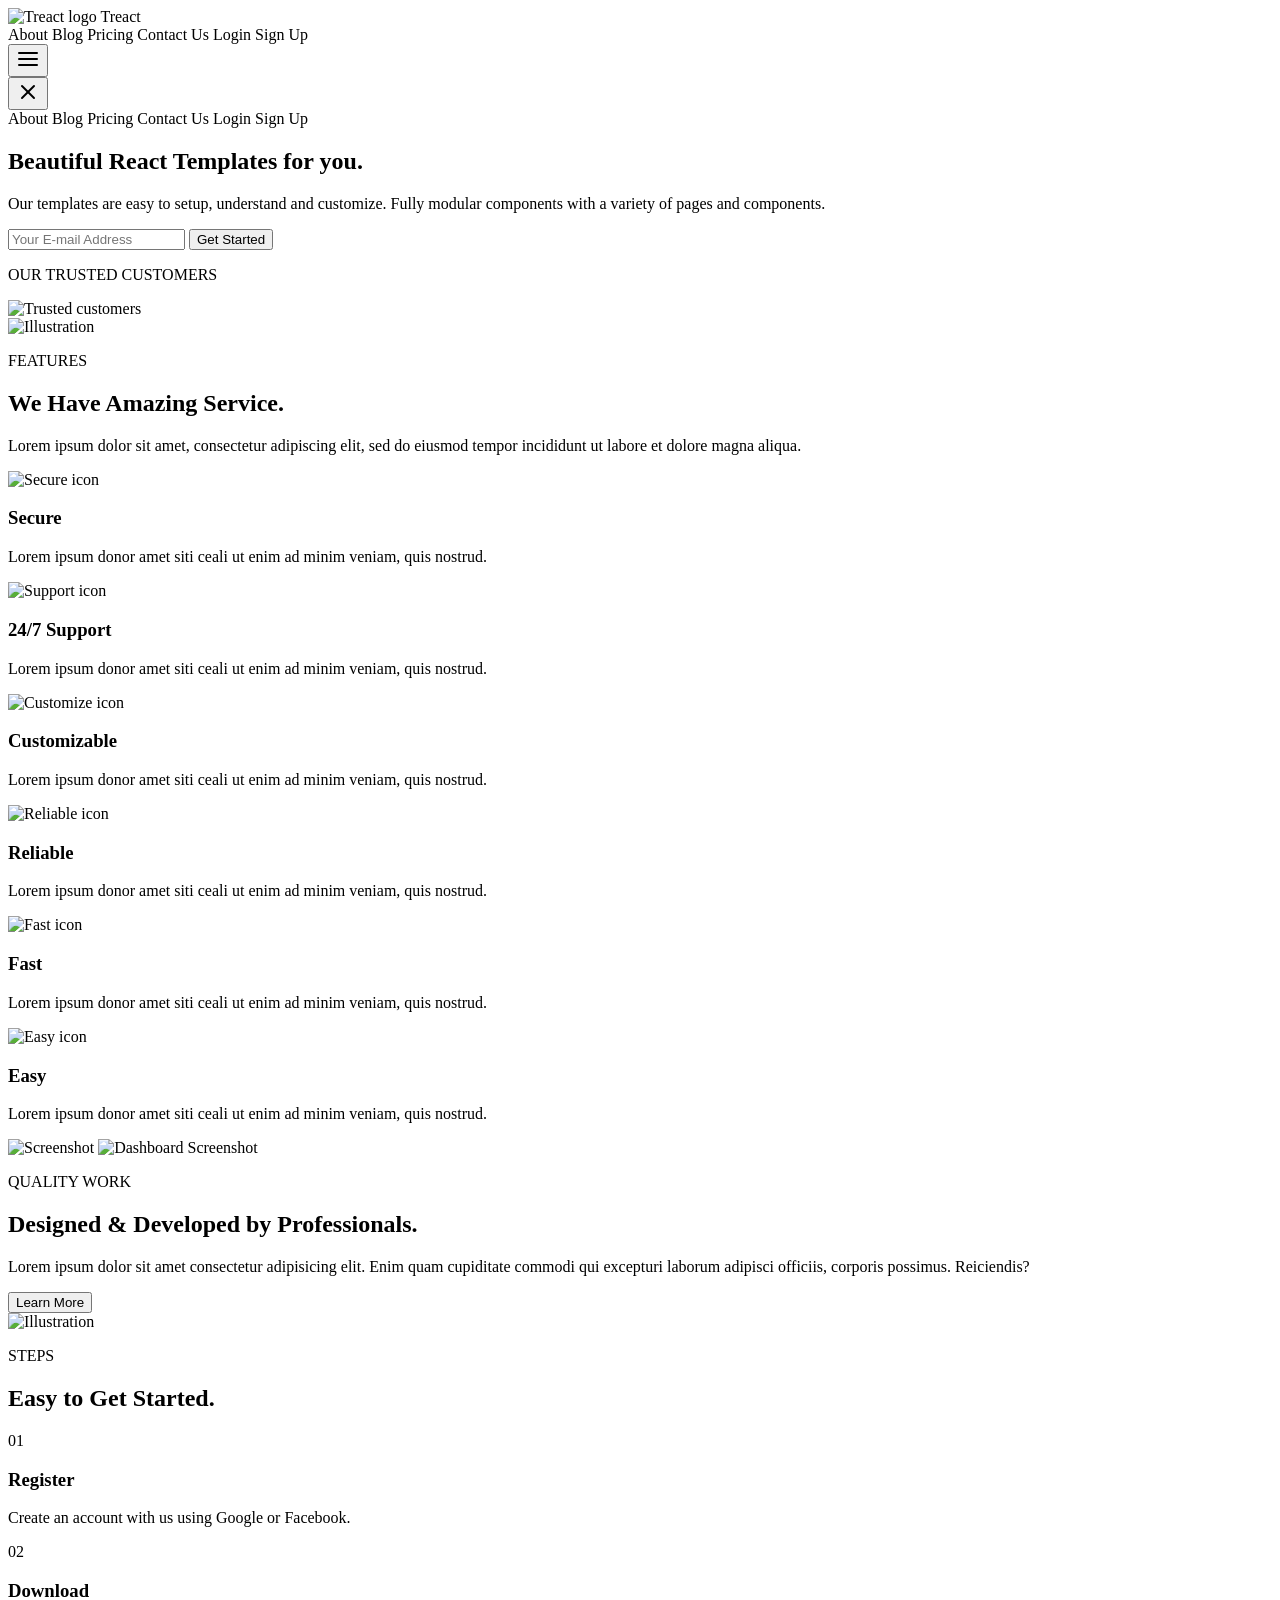
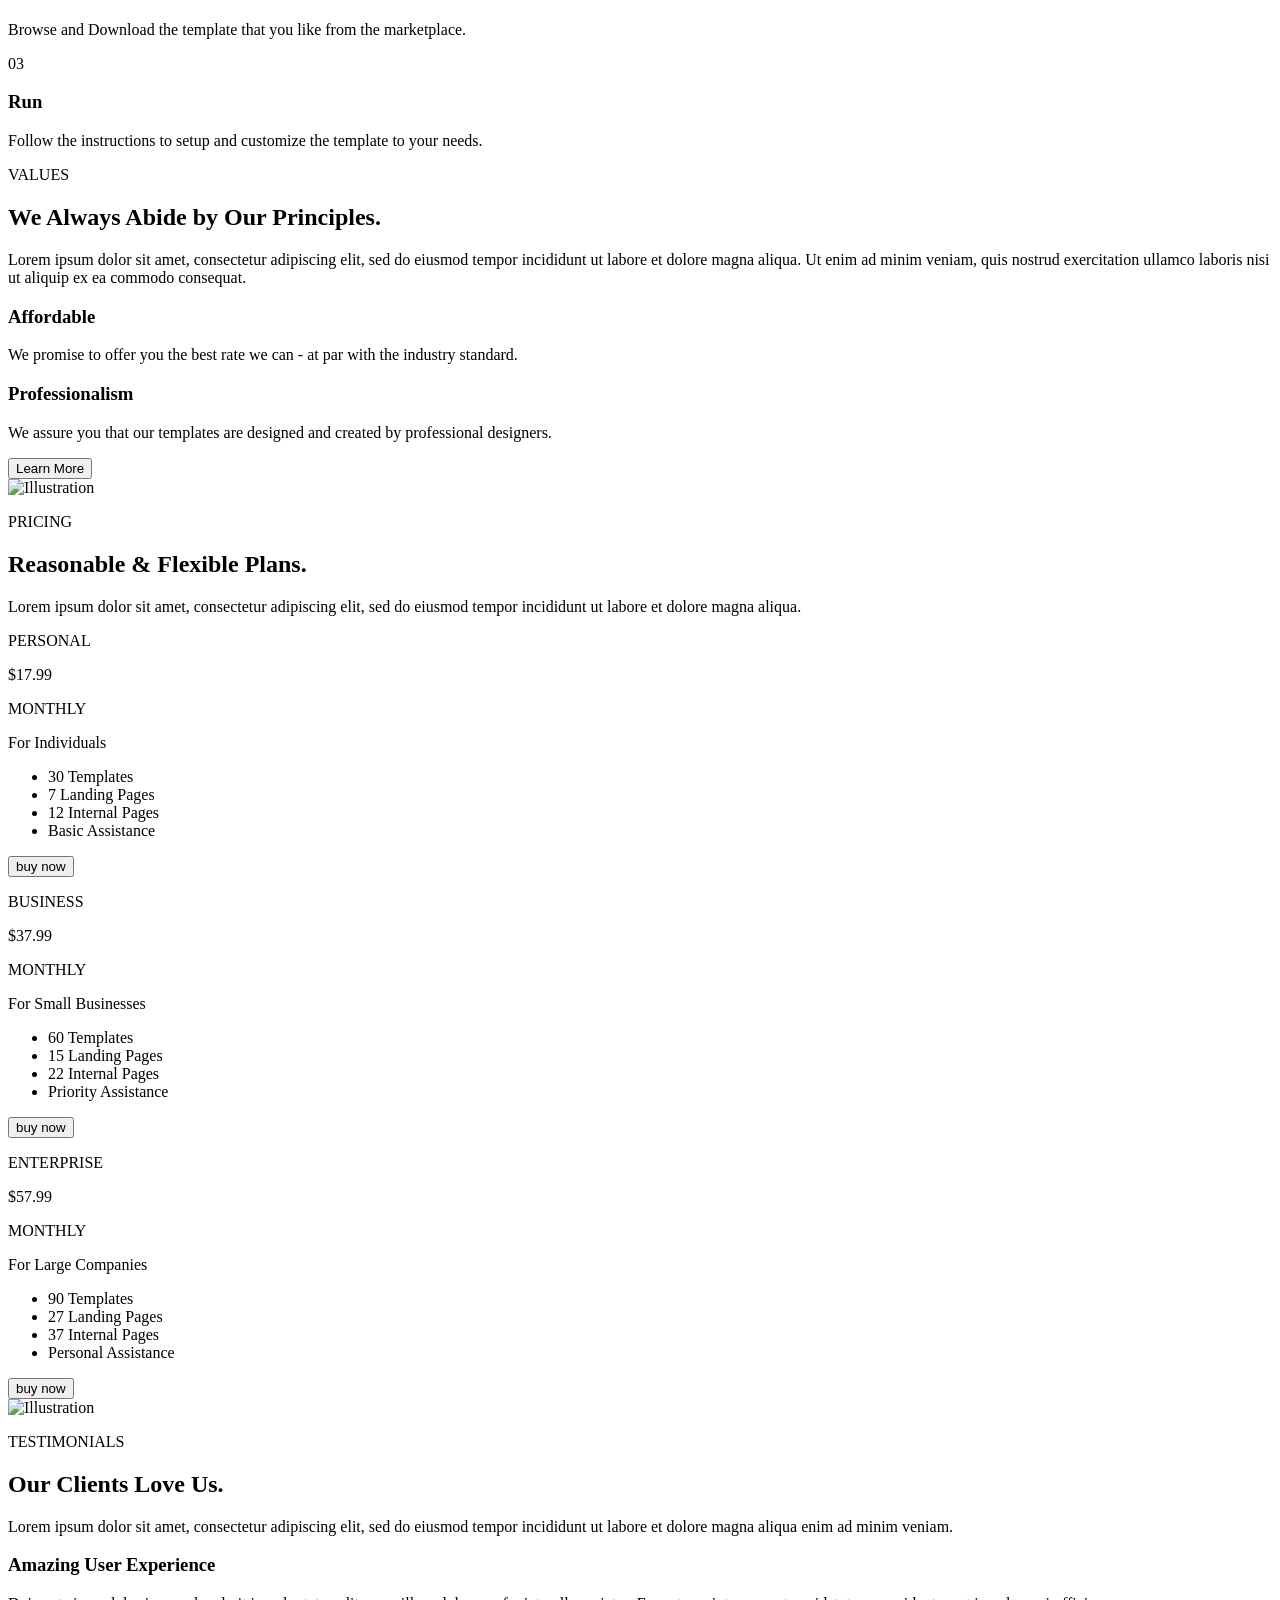
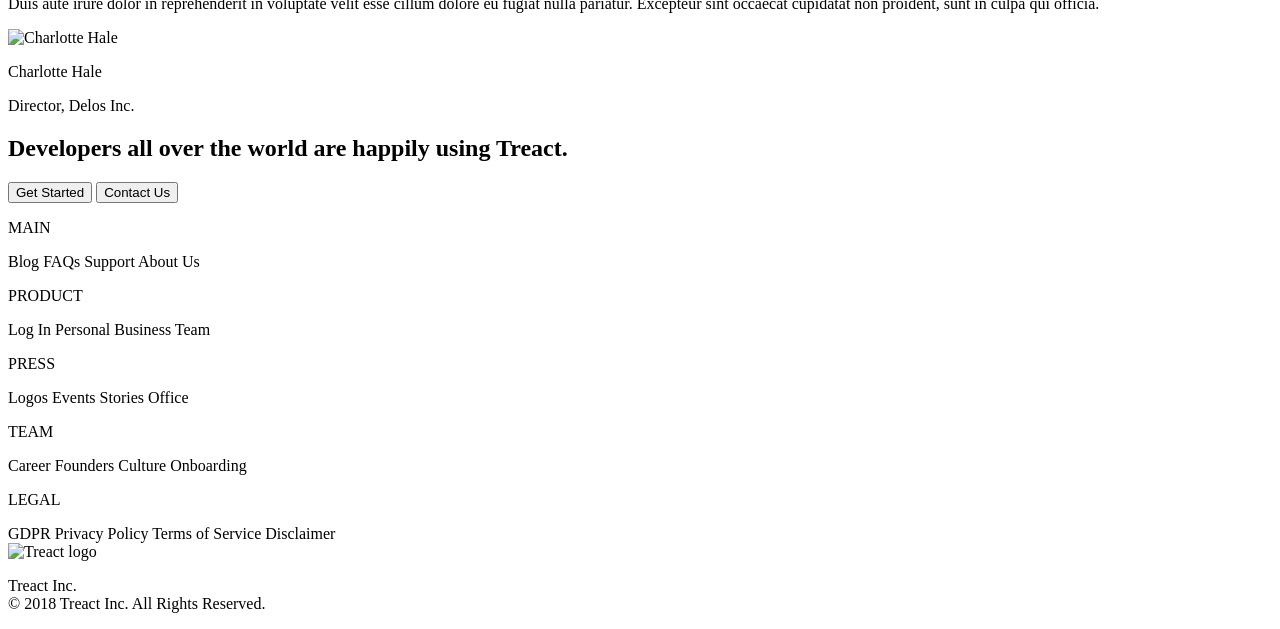
==== index.html @ 25da20e5 "start" ====
<!DOCTYPE html>
<html lang="en">

<head>
    <meta charset="UTF-8">
    <meta http-equiv="X-UA-Compatible" content="IE=edge">
    <meta name="viewport" content="width=device-width, initial-scale=1.0">
    <title>Treact</title>
    <link rel="stylesheet" href="style.css">
    <link rel="stylesheet" href="https://pro.fontawesome.com/releases/v5.10.0/css/all.css"
        integrity="sha384-AYmEC3Yw5cVb3ZcuHtOA93w35dYTsvhLPVnYs9eStHfGJvOvKxVfELGroGkvsg+p" crossorigin="anonymous" />
    <script src="script.js" defer></script>
</head>

<body>
    <section id="landing">
        <nav>
            <div class="row nav__row">
                <div class="nav__logo">
                    <img src="./assets/logo_2c489fc453a1783cbadacf914efa3df6.svg" alt="Treact logo" height="32">
                    <span>Treact</span>
                </div>
                <div class="nav__links">
                    <a class="nav__link">About</a>
                    <a class="nav__link">Blog</a>
                    <a class="nav__link">Pricing</a>
                    <a class="nav__link">Contact Us</a>
                    <a class="nav__link">Login</a>
                    <a class="nav__link nav__link--primary">Sign Up</a>
                </div>
                <button class="btn__menu" onclick="openMenu()">
                    <svg xmlns="http://www.w3.org/2000/svg" width="24" height="24" viewBox="0 0 24 24" fill="none"
                        stroke="currentColor" stroke-width="2" stroke-linecap="round" stroke-linejoin="round"
                        class="btn__menu--svg">
                        <line x1="3" y1="12" x2="21" y2="12"></line>
                        <line x1="3" y1="6" x2="21" y2="6"></line>
                        <line x1="3" y1="18" x2="21" y2="18"></line>
                    </svg>
                </button>
            </div>
        </nav>
        <div class="modal">
            <button class="btn__menu btn__menu--close" onclick="closeMenu()">
                <svg xmlns="http://www.w3.org/2000/svg" width="24" height="24" viewBox="0 0 24 24" fill="none"
                    stroke="currentColor" stroke-width="2" stroke-linecap="round" stroke-linejoin="round">
                    <line x1="18" y1="6" x2="6" y2="18"></line>
                    <line x1="6" y1="6" x2="18" y2="18"></line>
                </svg>
            </button>
            <div class="modal__links">
                <a class="modal__link">About</a>
                <a class="modal__link">Blog</a>
                <a class="modal__link">Pricing</a>
                <a class="modal__link">Contact Us</a>
                <a class="modal__link">Login</a>
                <a class="modal__link modal__link--primary">Sign Up</a>
            </div>
        </div>
        <header>
            <div class="container">
                <div class="row">
                    <div class="header__text">
                        <h1 class="header__title">Beautiful React Templates <span class="purple">for you.</span></h1>
                        <p class="header__desc">Our templates are easy to setup, understand and customize. Fully modular components with a variety of pages and components.</p>
                        <div class="header__form">
                            <input type="text" placeholder="Your E-mail Address" class="header__input">
                            <button class="btn__primary">Get Started</button>
                        </div>
                        <div class="header__customers">
                            <p class="header__customers--label">OUR TRUSTED CUSTOMERS</p>
                            <img src="./assets/customers-logo-strip_680ac7c2e8ae28161d2c.png" alt="Trusted customers" class="header__customers--img">
                        </div>
                    </div>
                    <div class="header__illustration">
                        <img src="./assets/design-illustration-2_6da6a00b20c07c4a9b65d1870679e1b8.svg" alt="Illustration">
                    </div>
                </div>
            </div>
        </header>
    </section>
    <main>
        <section id="features">
            <div class="container">
                <div class="row__narrow">
                    <p class="label">FEATURES</p>
                    <h2 class="section__title">We Have Amazing Service.</h2>
                    <p class="section__desc">Lorem ipsum dolor sit amet, consectetur adipiscing elit, sed do eiusmod tempor incididunt ut labore et dolore magna aliqua.</p>
                    <div class="features__grid">
                        <div class="feature__card">
                            <img src="./assets/shield-icon_daefe14b320b14fbd9cbd18908ac93ec.svg" alt="Secure icon" class="feature__icon">
                            <h3 class="feature__title">Secure</h3>
                            <p class="feature__desc">Lorem ipsum donor amet siti ceali ut enim ad minim veniam, quis nostrud.</p>
                        </div>
                        <div class="feature__card">
                            <img src="./assets/support-icon_f9253ffa8cb6ffde5bbaa05eb5136375.svg" alt="Support icon" class="feature__icon">
                            <h3 class="feature__title">24/7 Support</h3>
                            <p class="feature__desc">Lorem ipsum donor amet siti ceali ut enim ad minim veniam, quis nostrud.</p>
                        </div>
                        <div class="feature__card">
                            <img src="./assets/customize-icon_367468c90fd796009b97fbfba67b2c6a.svg" alt="Customize icon" class="feature__icon">
                            <h3 class="feature__title">Customizable</h3>
                            <p class="feature__desc">Lorem ipsum donor amet siti ceali ut enim ad minim veniam, quis nostrud.</p>
                        </div>
                        <div class="feature__card">
                            <img src="./assets/reliable-icon_1367510a8f0a1bec76dc425d25f92f43.svg" alt="Reliable icon" class="feature__icon">
                            <h3 class="feature__title">Reliable</h3>
                            <p class="feature__desc">Lorem ipsum donor amet siti ceali ut enim ad minim veniam, quis nostrud.</p>
                        </div>
                        <div class="feature__card">
                            <img src="./assets/fast-icon_dbb971a73d4805d2fc3bcdacdb55beba.svg" alt="Fast icon" class="feature__icon">
                            <h3 class="feature__title">Fast</h3>
                            <p class="feature__desc">Lorem ipsum donor amet siti ceali ut enim ad minim veniam, quis nostrud.</p>
                        </div>
                        <div class="feature__card">
                            <img src="./assets/simple-icon_673b7e1750b2a4ef32907fc164828d00.svg" alt="Easy icon" class="feature__icon">
                            <h3 class="feature__title">Easy</h3>
                            <p class="feature__desc">Lorem ipsum donor amet siti ceali ut enim ad minim veniam, quis nostrud.</p>
                        </div>
                    </div>
                </div>
            </div>
        </section>
        <section id="quality">
            <div class="container">
                <div class="row">
                    <div class="quality__images">
                        <img src="./assets/hero-screenshot-1_40a097b525c2f8c9808e.png" alt="Screenshot" class="quality__img quality__img--1">
                        <img src="./assets/hero-screenshot-2_241aac1fbc66db29d873.png" alt="Dashboard Screenshot" class="quality__img quality__img--2">
                    </div>
                    <div class="quality__text">
                        <p class="label">QUALITY WORK</p>
                        <h2 class="section__title">Designed &amp; Developed by Professionals.</h2>
                        <p class="section__desc">Lorem ipsum dolor sit amet consectetur adipisicing elit. Enim quam cupiditate commodi qui excepturi laborum adipisci officiis, corporis possimus. Reiciendis?</p>
                        <button class="btn__secondary">Learn More</button>
                    </div>
                </div>
            </div>
        </section>
        <section id="steps">
            <div class="container">
                <div class="row">
                    <div class="steps__illustration">
                        <img src="./assets/prototype-illustration_21bc4b3f612a2f257c3d361067582485.svg" alt="Illustration">
                    </div>
                    <div class="steps__list">
                        <p class="label">STEPS</p>
                        <h2 class="section__title">Easy to Get Started.</h2>
                        <div class="step">
                            <span class="step__number">01</span>
                            <h3 class="step__title">Register</h3>
                            <p class="step__desc">Create an account with us using Google or Facebook.</p>
                        </div>
                        <div class="step">
                            <span class="step__number">02</span>
                            <h3 class="step__title">Download</h3>
                            <p class="step__desc">Browse and Download the template that you like from the marketplace.</p>
                        </div>
                        <div class="step">
                            <span class="step__number">03</span>
                            <h3 class="step__title">Run</h3>
                            <p class="step__desc">Follow the instructions to setup and customize the template to your needs.</p>
                        </div>
                    </div>
                </div>
            </div>
        </section>
        <section id="values">
            <div class="container">
                <div class="row">
                    <div class="values__text">
                        <p class="label">VALUES</p>
                        <h2 class="section__title">We Always Abide by Our Principles.</h2>
                        <p class="section__desc">Lorem ipsum dolor sit amet, consectetur adipiscing elit, sed do eiusmod tempor incididunt ut labore et dolore magna aliqua. Ut enim ad minim veniam, quis nostrud exercitation ullamco laboris nisi ut aliquip ex ea commodo consequat.</p>
                        <div class="value">
                            <h3 class="value__title">Affordable</h3>
                            <p class="value__desc">We promise to offer you the best rate we can - at par with the industry standard.</p>
                        </div>
                        <div class="value">
                            <h3 class="value__title">Professionalism</h3>
                            <p class="value__desc">We assure you that our templates are designed and created by professional designers.</p>
                        </div>
                        <button class="btn__secondary">Learn More</button>
                    </div>
                    <div class="values__illustration">
                        <img src="./assets/love-illustration_c759090fa833369ad6ffb6eb19cacb3e.svg" alt="Illustration">
                    </div>
                </div>
            </div>
        </section>
        <section id="pricing">
            <div class="container">
                <div class="row">
                    <p class="label">PRICING</p>
                    <h2 class="section__title">Reasonable &amp; Flexible Plans.</h2>
                    <p class="section__desc">Lorem ipsum dolor sit amet, consectetur adipiscing elit, sed do eiusmod tempor incididunt ut labore et dolore magna aliqua.</p>
                    <div class="pricing__grid">
                        <div class="price__card">
                            <p class="price__label">PERSONAL</p>
                            <p class="price__amount">$17.99</p>
                            <p class="price__period">MONTHLY</p>
                            <p class="price__for">For Individuals</p>
                            <ul class="price__features">
                                <li>30 Templates</li>
                                <li>7 Landing Pages</li>
                                <li>12 Internal Pages</li>
                                <li>Basic Assistance</li>
                            </ul>
                            <button class="btn__secondary">buy now</button>
                        </div>
                        <div class="price__card price__card--featured">
                            <p class="price__label">BUSINESS</p>
                            <p class="price__amount">$37.99</p>
                            <p class="price__period">MONTHLY</p>
                            <p class="price__for">For Small Businesses</p>
                            <ul class="price__features">
                                <li>60 Templates</li>
                                <li>15 Landing Pages</li>
                                <li>22 Internal Pages</li>
                                <li>Priority Assistance</li>
                            </ul>
                            <button class="btn__primary">buy now</button>
                        </div>
                        <div class="price__card">
                            <p class="price__label">ENTERPRISE</p>
                            <p class="price__amount">$57.99</p>
                            <p class="price__period">MONTHLY</p>
                            <p class="price__for">For Large Companies</p>
                            <ul class="price__features">
                                <li>90 Templates</li>
                                <li>27 Landing Pages</li>
                                <li>37 Internal Pages</li>
                                <li>Personal Assistance</li>
                            </ul>
                            <button class="btn__secondary">buy now</button>
                        </div>
                    </div>
                </div>
            </div>
        </section>
        <section id="testimonials">
            <div class="container">
                <div class="row">
                    <div class="testimonials__illustration">
                        <img src="./assets/love-illustration_c759090fa833369ad6ffb6eb19cacb3e.svg" alt="Illustration">
                    </div>
                    <div class="testimonials__text">
                        <p class="label">TESTIMONIALS</p>
                        <h2 class="section__title">Our Clients Love Us.</h2>
                        <p class="section__desc">Lorem ipsum dolor sit amet, consectetur adipiscing elit, sed do eiusmod tempor incididunt ut labore et dolore magna aliqua enim ad minim veniam.</p>
                        <div class="testimonial__card">
                            <h3 class="testimonial__title">Amazing User Experience</h3>
                            <p class="testimonial__quote">Duis aute irure dolor in reprehenderit in voluptate velit esse cillum dolore eu fugiat nulla pariatur. Excepteur sint occaecat cupidatat non proident, sunt in culpa qui officia.</p>
                            <div class="testimonial__person">
                                <img src="./assets/photo-1494790108377-be9c29b29330.avif" alt="Charlotte Hale" class="testimonial__photo">
                                <div>
                                    <p class="testimonial__name">Charlotte Hale</p>
                                    <p class="testimonial__role">Director, Delos Inc.</p>
                                </div>
                            </div>
                        </div>
                    </div>
                </div>
            </div>
        </section>
        <section id="start">
            <div class="container">
                <div class="row">
                    <h2 class="start__title">Developers all over the world are happily using Treact.</h2>
                    <div class="start__buttons">
                        <button class="btn__primary">Get Started</button>
                        <button class="btn__secondary">Contact Us</button>
                    </div>
                </div>
            </div>
        </section>
    </main>
    <footer>
        <div class="row footer__row">
            <div class="footer__col">
                <p class="footer__col--title">MAIN</p>
                <a class="footer__link">Blog</a>
                <a class="footer__link">FAQs</a>
                <a class="footer__link">Support</a>
                <a class="footer__link">About Us</a>
            </div>
            <div class="footer__col">
                <p class="footer__col--title">PRODUCT</p>
                <a class="footer__link">Log In</a>
                <a class="footer__link">Personal</a>
                <a class="footer__link">Business</a>
                <a class="footer__link">Team</a>
            </div>
            <div class="footer__col">
                <p class="footer__col--title">PRESS</p>
                <a class="footer__link">Logos</a>
                <a class="footer__link">Events</a>
                <a class="footer__link">Stories</a>
                <a class="footer__link">Office</a>
            </div>
            <div class="footer__col">
                <p class="footer__col--title">TEAM</p>
                <a class="footer__link">Career</a>
                <a class="footer__link">Founders</a>
                <a class="footer__link">Culture</a>
                <a class="footer__link">Onboarding</a>
            </div>
            <div class="footer__col">
                <p class="footer__col--title">LEGAL</p>
                <a class="footer__link">GDPR</a>
                <a class="footer__link">Privacy Policy</a>
                <a class="footer__link">Terms of Service</a>
                <a class="footer__link">Disclaimer</a>
            </div>
        </div>
        <div class="row footer__bottom">
            <img src="./assets/logo-light_d9a5d1b5be5ea077b26864fdfc2e96a4.svg" alt="Treact logo" height="32">
            <p class="footer__copyright">Treact Inc.<br>© 2018 Treact Inc. All Rights Reserved.</p>
        </div>
    </footer>
</body>

</html>
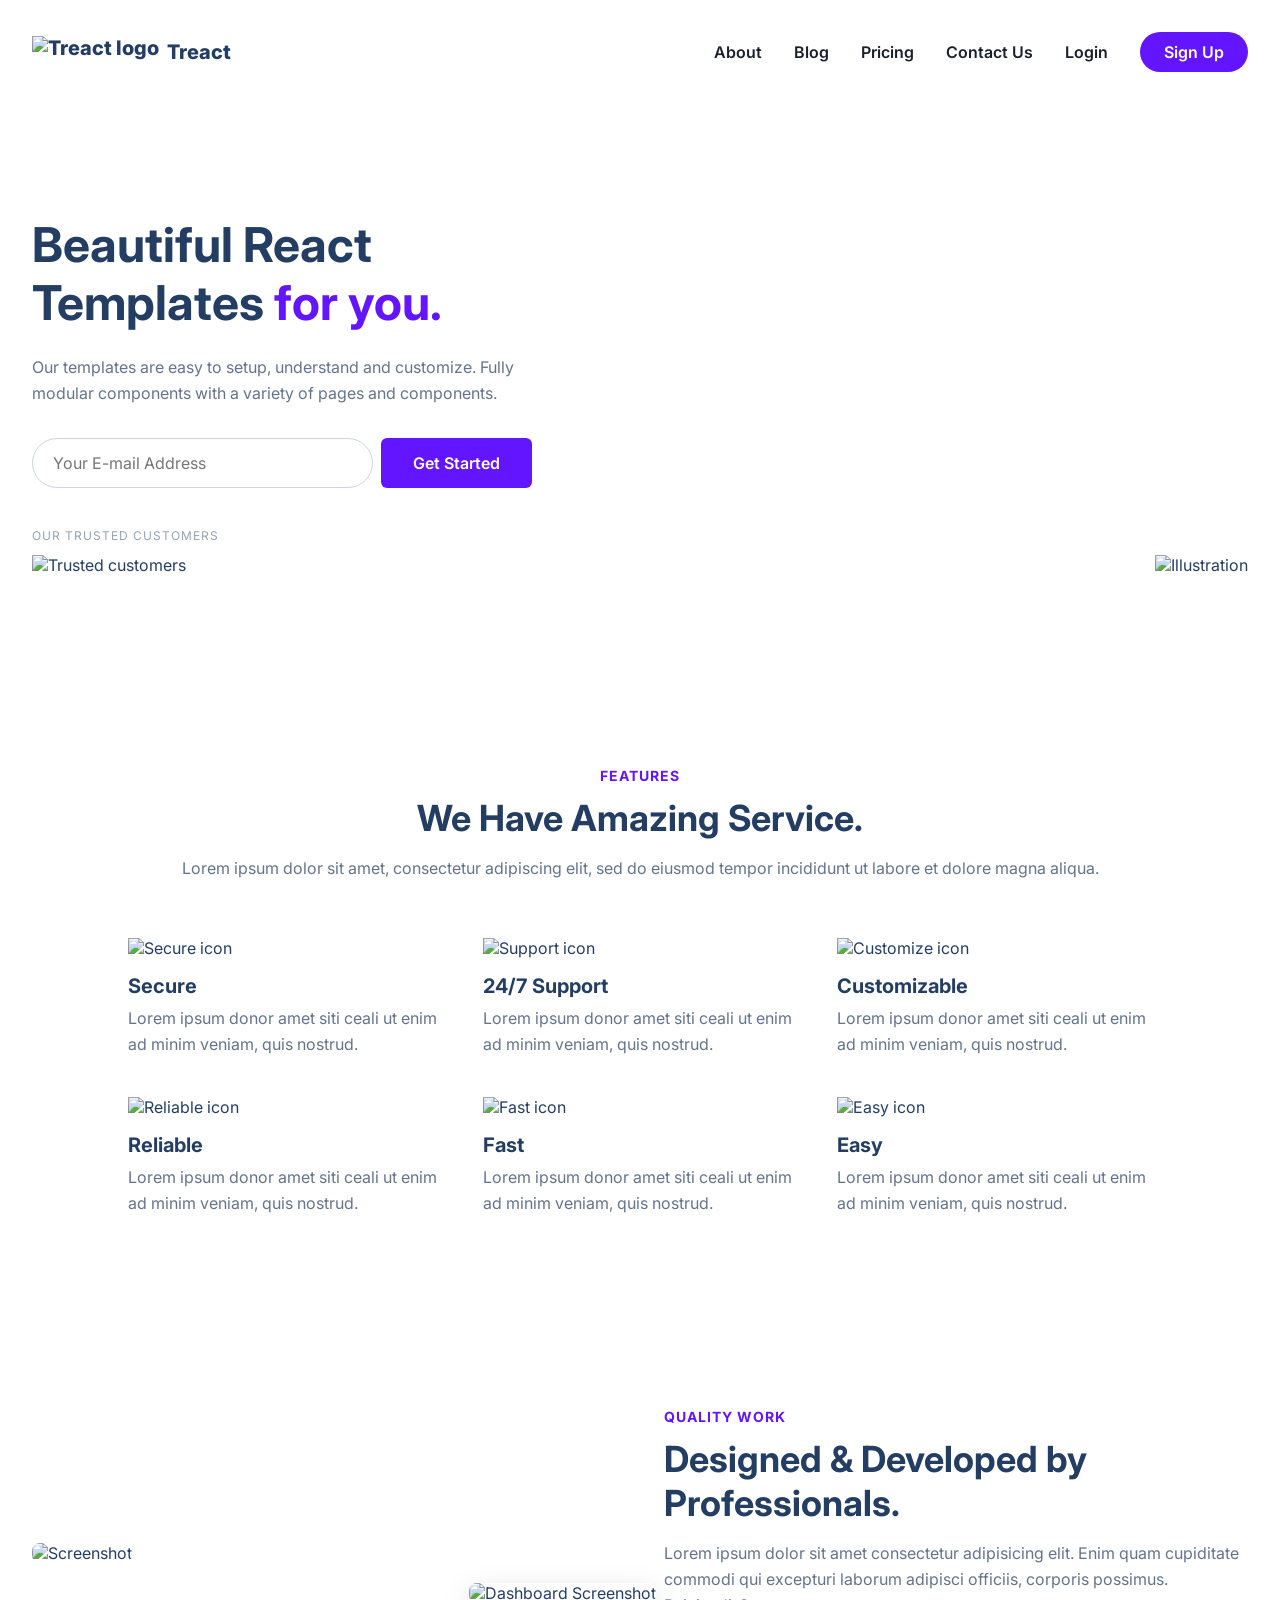
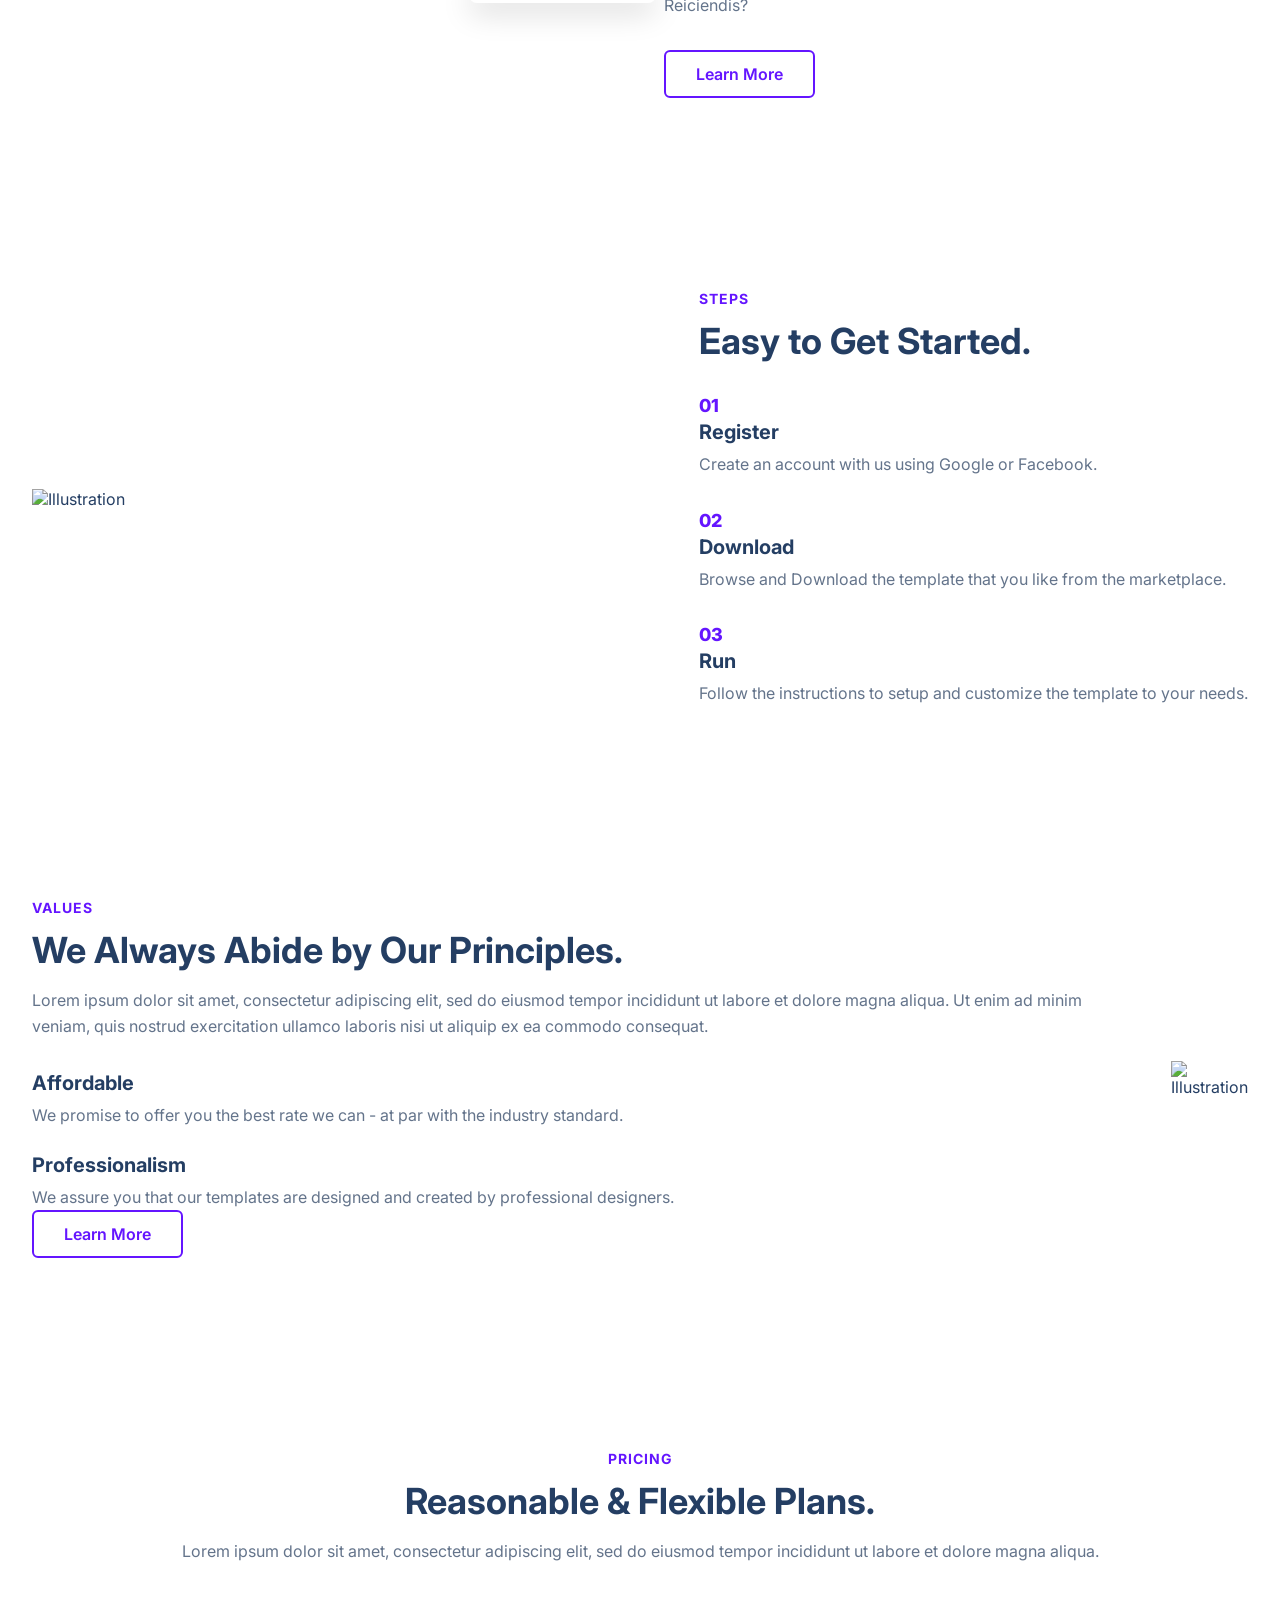
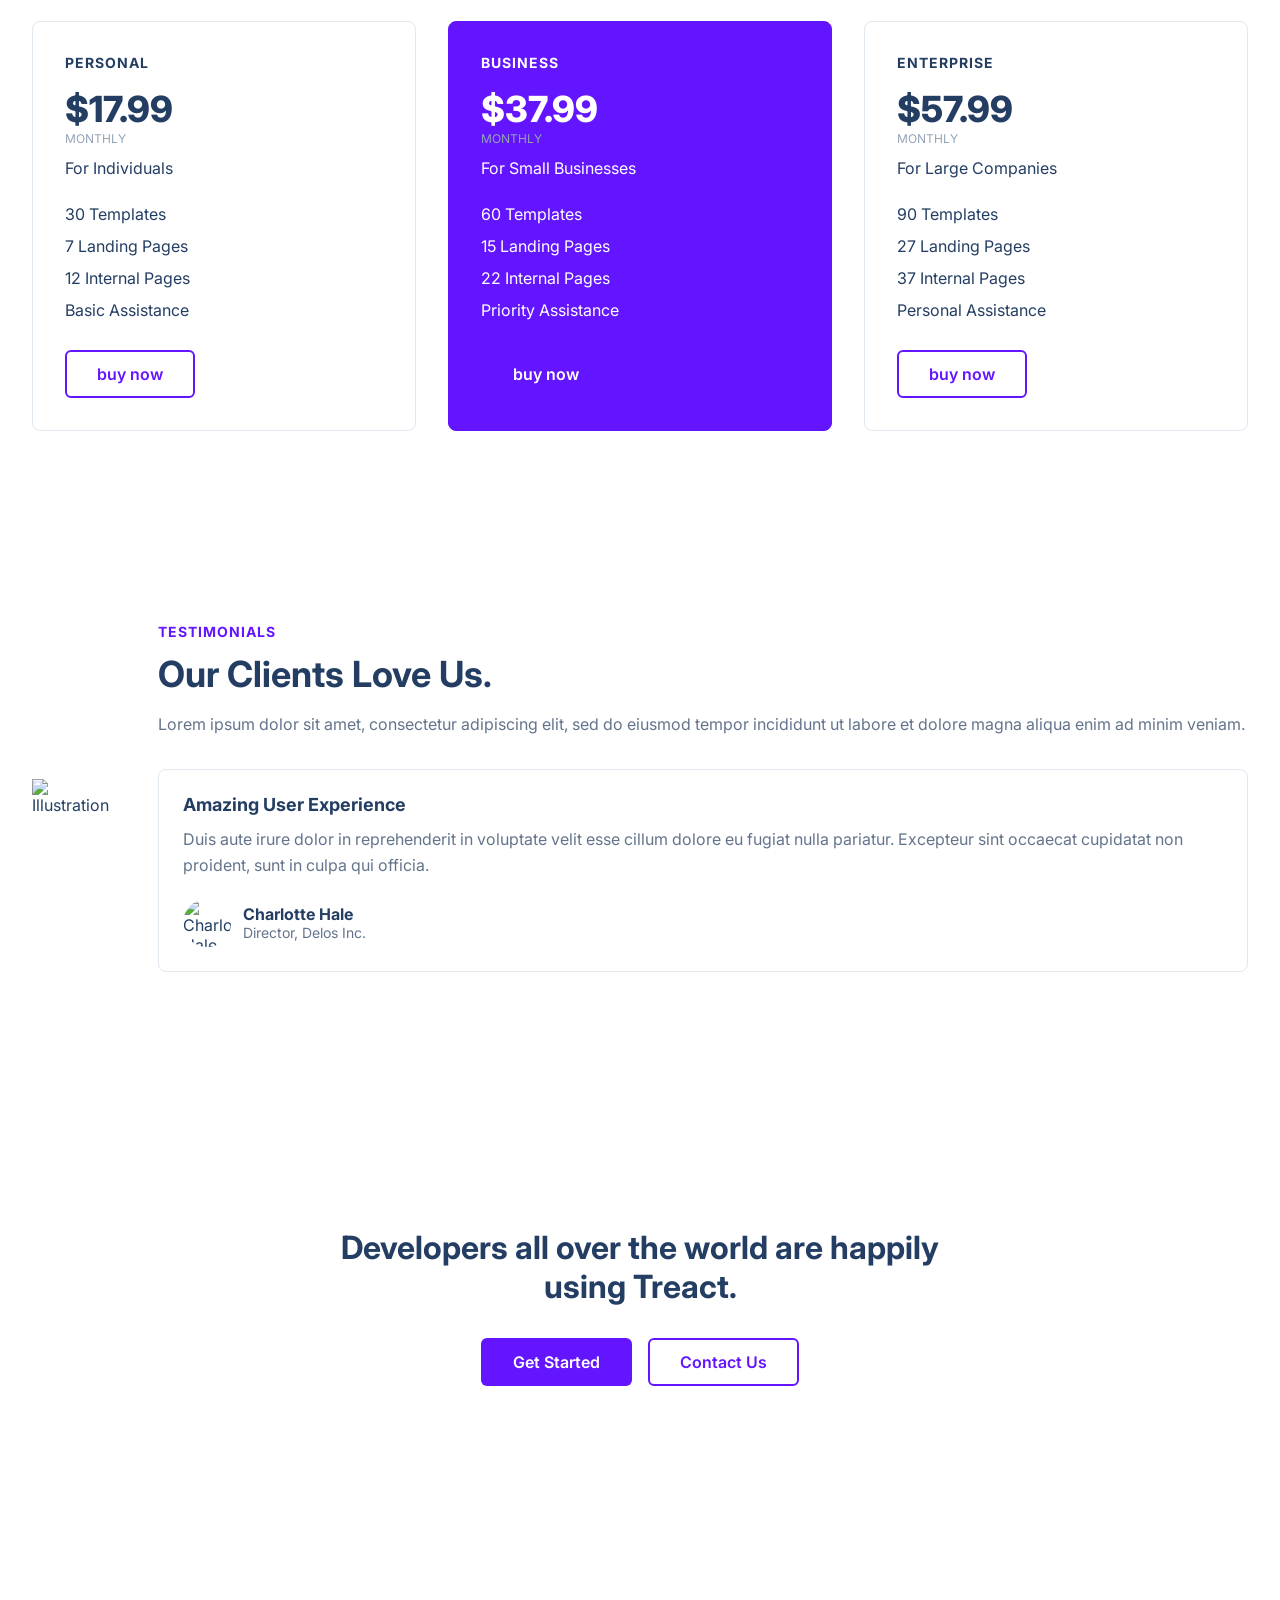
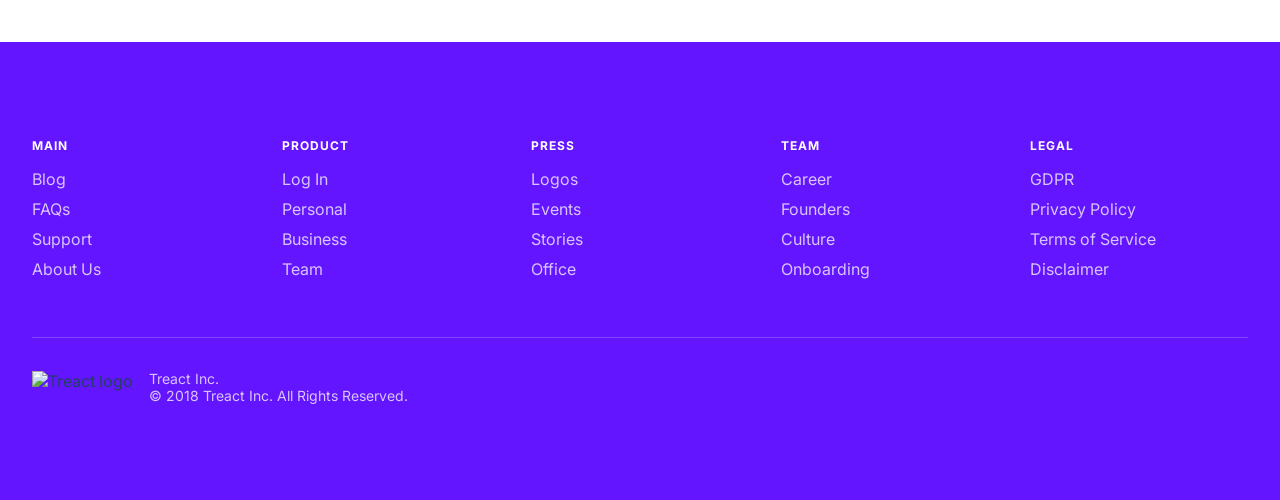
==== commit ac766bb8: "assets fix" ====
--- a/index.html
+++ b/index.html
@@ -17,7 +17,7 @@
         <nav>
             <div class="row nav__row">
                 <div class="nav__logo">
-                    <img src="./assets/logo_2c489fc453a1783cbadacf914efa3df6.svg" alt="Treact logo" height="32">
+                    <img src="./assets/logo.2c489fc453a1783cbadacf914efa3df6.svg" alt="Treact logo" height="32">
                     <span>Treact</span>
                 </div>
                 <div class="nav__links">
@@ -68,11 +68,11 @@
                         </div>
                         <div class="header__customers">
                             <p class="header__customers--label">OUR TRUSTED CUSTOMERS</p>
-                            <img src="./assets/customers-logo-strip_680ac7c2e8ae28161d2c.png" alt="Trusted customers" class="header__customers--img">
+                            <img src="./assets/customers-logo-strip.680ac7c2e8ae28161d2c.png" alt="Trusted customers" class="header__customers--img">
                         </div>
                     </div>
                     <div class="header__illustration">
-                        <img src="./assets/design-illustration-2_6da6a00b20c07c4a9b65d1870679e1b8.svg" alt="Illustration">
+                        <img src="./assets/design-illustration-2.6da6a00b20c07c4a9b65d1870679e1b8.svg" alt="Illustration">
                     </div>
                 </div>
             </div>
@@ -87,32 +87,32 @@
                     <p class="section__desc">Lorem ipsum dolor sit amet, consectetur adipiscing elit, sed do eiusmod tempor incididunt ut labore et dolore magna aliqua.</p>
                     <div class="features__grid">
                         <div class="feature__card">
-                            <img src="./assets/shield-icon_daefe14b320b14fbd9cbd18908ac93ec.svg" alt="Secure icon" class="feature__icon">
+                            <img src="./assets/shield-icon.daefe14b320b14fbd9cbd18908ac93ec.svg" alt="Secure icon" class="feature__icon">
                             <h3 class="feature__title">Secure</h3>
                             <p class="feature__desc">Lorem ipsum donor amet siti ceali ut enim ad minim veniam, quis nostrud.</p>
                         </div>
                         <div class="feature__card">
-                            <img src="./assets/support-icon_f9253ffa8cb6ffde5bbaa05eb5136375.svg" alt="Support icon" class="feature__icon">
+                            <img src="./assets/support-icon.f9253ffa8cb6ffde5bbaa05eb5136375.svg" alt="Support icon" class="feature__icon">
                             <h3 class="feature__title">24/7 Support</h3>
                             <p class="feature__desc">Lorem ipsum donor amet siti ceali ut enim ad minim veniam, quis nostrud.</p>
                         </div>
                         <div class="feature__card">
-                            <img src="./assets/customize-icon_367468c90fd796009b97fbfba67b2c6a.svg" alt="Customize icon" class="feature__icon">
+                            <img src="./assets/customize-icon.367468c90fd796009b97fbfba67b2c6a.svg" alt="Customize icon" class="feature__icon">
                             <h3 class="feature__title">Customizable</h3>
                             <p class="feature__desc">Lorem ipsum donor amet siti ceali ut enim ad minim veniam, quis nostrud.</p>
                         </div>
                         <div class="feature__card">
-                            <img src="./assets/reliable-icon_1367510a8f0a1bec76dc425d25f92f43.svg" alt="Reliable icon" class="feature__icon">
+                            <img src="./assets/reliable-icon.1367510a8f0a1bec76dc425d25f92f43.svg" alt="Reliable icon" class="feature__icon">
                             <h3 class="feature__title">Reliable</h3>
                             <p class="feature__desc">Lorem ipsum donor amet siti ceali ut enim ad minim veniam, quis nostrud.</p>
                         </div>
                         <div class="feature__card">
-                            <img src="./assets/fast-icon_dbb971a73d4805d2fc3bcdacdb55beba.svg" alt="Fast icon" class="feature__icon">
+                            <img src="./assets/fast-icon.dbb971a73d4805d2fc3bcdacdb55beba.svg" alt="Fast icon" class="feature__icon">
                             <h3 class="feature__title">Fast</h3>
                             <p class="feature__desc">Lorem ipsum donor amet siti ceali ut enim ad minim veniam, quis nostrud.</p>
                         </div>
                         <div class="feature__card">
-                            <img src="./assets/simple-icon_673b7e1750b2a4ef32907fc164828d00.svg" alt="Easy icon" class="feature__icon">
+                            <img src="./assets/simple-icon.673b7e1750b2a4ef32907fc164828d00.svg" alt="Easy icon" class="feature__icon">
                             <h3 class="feature__title">Easy</h3>
                             <p class="feature__desc">Lorem ipsum donor amet siti ceali ut enim ad minim veniam, quis nostrud.</p>
                         </div>
@@ -124,8 +124,8 @@
             <div class="container">
                 <div class="row">
                     <div class="quality__images">
-                        <img src="./assets/hero-screenshot-1_40a097b525c2f8c9808e.png" alt="Screenshot" class="quality__img quality__img--1">
-                        <img src="./assets/hero-screenshot-2_241aac1fbc66db29d873.png" alt="Dashboard Screenshot" class="quality__img quality__img--2">
+                        <img src="./assets/hero-screenshot-1.40a097b525c2f8c9808e.png" alt="Screenshot" class="quality__img quality__img--1">
+                        <img src="./assets/hero-screenshot-2.241aac1fbc66db29d873.png" alt="Dashboard Screenshot" class="quality__img quality__img--2">
                     </div>
                     <div class="quality__text">
                         <p class="label">QUALITY WORK</p>
@@ -140,7 +140,7 @@
             <div class="container">
                 <div class="row">
                     <div class="steps__illustration">
-                        <img src="./assets/prototype-illustration_21bc4b3f612a2f257c3d361067582485.svg" alt="Illustration">
+                        <img src="./assets/prototype-illustration.21bc4b3f612a2f257c3d361067582485.svg" alt="Illustration">
                     </div>
                     <div class="steps__list">
                         <p class="label">STEPS</p>
@@ -182,7 +182,7 @@
                         <button class="btn__secondary">Learn More</button>
                     </div>
                     <div class="values__illustration">
-                        <img src="./assets/love-illustration_c759090fa833369ad6ffb6eb19cacb3e.svg" alt="Illustration">
+                        <img src="./assets/love-illustration.c759090fa833369ad6ffb6eb19cacb3e.svg" alt="Illustration">
                     </div>
                 </div>
             </div>
@@ -241,7 +241,7 @@
             <div class="container">
                 <div class="row">
                     <div class="testimonials__illustration">
-                        <img src="./assets/love-illustration_c759090fa833369ad6ffb6eb19cacb3e.svg" alt="Illustration">
+                        <img src="./assets/love-illustration.c759090fa833369ad6ffb6eb19cacb3e.svg" alt="Illustration">
                     </div>
                     <div class="testimonials__text">
                         <p class="label">TESTIMONIALS</p>
@@ -313,7 +313,7 @@
             </div>
         </div>
         <div class="row footer__bottom">
-            <img src="./assets/logo-light_d9a5d1b5be5ea077b26864fdfc2e96a4.svg" alt="Treact logo" height="32">
+            <img src="./assets/logo-light.d9a5d1b5be5ea077b26864fdfc2e96a4.svg" alt="Treact logo" height="32">
             <p class="footer__copyright">Treact Inc.<br>© 2018 Treact Inc. All Rights Reserved.</p>
         </div>
     </footer>
--- a/style.css
+++ b/style.css
@@ -0,0 +1,631 @@
+@import url('https://fonts.googleapis.com/css2?family=Inter:wght@100;200;300;400;500;600;700;800;900&display=swap');
+
+* {
+    margin: 0;
+    padding: 0;
+    box-sizing: border-box;
+    font-family: 'Inter', system-ui;
+    color: #243e63;
+}
+
+body {
+    max-width: 100vw;
+    overflow-x: hidden;
+}
+
+.row {
+    width: 100%;
+    max-width: 1280px;
+    margin: 0 auto;
+}
+
+.row__narrow {
+    width: 100%;
+    max-width: 1024px;
+    margin: 0 auto;
+}
+
+.container {
+    padding: 96px 0;
+}
+
+.purple {
+    color: #6415ff;
+}
+
+section {
+    padding: 0 32px;
+}
+
+main {
+    margin-bottom: 96px;
+}
+
+.label {
+    color: #6415ff;
+    font-weight: 700;
+    letter-spacing: 1px;
+    font-size: 14px;
+    margin-bottom: 12px;
+}
+
+.section__title {
+    font-size: 36px;
+    margin-bottom: 16px;
+}
+
+.section__desc {
+    color: #64748b;
+    line-height: 1.6;
+    margin-bottom: 32px;
+}
+
+.btn__primary {
+    background-color: #6415ff;
+    color: white;
+    border: none;
+    padding: 14px 32px;
+    border-radius: 6px;
+    font-size: 16px;
+    font-weight: 600;
+    cursor: pointer;
+}
+
+.btn__primary:hover {
+    background-color: #5310d9;
+}
+
+.btn__secondary {
+    background-color: white;
+    color: #6415ff;
+    border: 2px solid #6415ff;
+    padding: 12px 30px;
+    border-radius: 6px;
+    font-size: 16px;
+    font-weight: 600;
+    cursor: pointer;
+}
+
+.btn__secondary:hover {
+    background-color: #f5f0ff;
+}
+
+/* NAVBAR */
+
+nav {
+    display: flex;
+    padding-top: 32px;
+}
+
+.nav__row {
+    display: flex;
+    justify-content: space-between;
+    align-items: center;
+}
+
+.nav__logo {
+    display: flex;
+    align-items: center;
+    gap: 8px;
+    font-size: 20px;
+    font-weight: 800;
+}
+
+.nav__links {
+    display: flex;
+    align-items: center;
+    gap: 32px;
+}
+
+.nav__link {
+    color: #1a202c;
+    font-weight: 600;
+    text-decoration: none;
+    cursor: pointer;
+}
+
+.nav__link--primary {
+    color: white;
+    padding: 10px 24px;
+    background: #6415ff;
+    border-radius: 500px;
+}
+
+.btn__menu {
+    display: none;
+    background: transparent;
+    border: none;
+    transition: all 300ms ease;
+}
+
+.btn__menu--svg:hover {
+    filter: invert(26%) sepia(94%) saturate(7476%) hue-rotate(261deg) brightness(94%) contrast(115%);
+}
+
+.modal {
+    position: fixed;
+    top: 0;
+    left: 0;
+    right: 0;
+    height: 378px;
+    margin: 24px 16px;
+    padding: 32px;
+    background-color: #fff;
+    border: 1px solid rgb(229, 231, 235);
+    border-radius: 8px;
+    z-index: 4;
+    visibility: hidden;
+    opacity: 0;
+    transform: translateX(300%);
+    transition: all 300ms ease;
+}
+
+.modal__links {
+    width: 100%;
+    height: 100%;
+    display: flex;
+    flex-direction: column;
+    align-items: center;
+}
+
+.modal__link {
+    color: #1a202c;
+    font-size: 18px;
+    font-weight: 600;
+    line-height: 1.5;
+    margin: 8px 0;
+    padding-bottom: 4px;
+    border-bottom: 2px solid transparent;
+    cursor: pointer;
+}
+
+.modal__link--primary {
+    color: #f7fafc;
+    padding: 12px 32px;
+    background: #6415ff;
+    border-radius: 500px;
+    border: none;
+}
+
+.menu--open .modal {
+    visibility: visible;
+    opacity: 1;
+    transform: translateX(0);
+}
+
+.btn__menu--close {
+    position: fixed;
+    top: 24px;
+    right: 18px;
+}
+
+/* HEADER / ABOUT US */
+
+header .row {
+    display: flex;
+    align-items: center;
+    justify-content: space-between;
+    gap: 48px;
+    padding-top: 48px;
+}
+
+.header__text {
+    max-width: 500px;
+}
+
+.header__title {
+    font-size: 48px;
+    line-height: 1.2;
+    margin-bottom: 24px;
+}
+
+.header__desc {
+    color: #64748b;
+    line-height: 1.6;
+    margin-bottom: 32px;
+}
+
+.header__form {
+    display: flex;
+    gap: 8px;
+    margin-bottom: 40px;
+}
+
+.header__input {
+    flex: 1;
+    padding: 14px 20px;
+    border-radius: 500px;
+    border: 1px solid #cbd5e1;
+    font-size: 16px;
+}
+
+.header__customers--label {
+    color: #94a3b8;
+    font-size: 12px;
+    letter-spacing: 1px;
+    margin-bottom: 12px;
+}
+
+.header__customers--img {
+    max-width: 350px;
+}
+
+.header__illustration img {
+    max-width: 450px;
+    width: 100%;
+}
+
+/* FEATURES */
+
+#features {
+    position: relative;
+}
+
+#features .row__narrow {
+    display: flex;
+    flex-direction: column;
+    align-items: center;
+    text-align: center;
+}
+
+.features__grid {
+    display: grid;
+    grid-template-columns: repeat(3, 1fr);
+    gap: 40px;
+    margin-top: 24px;
+    text-align: left;
+}
+
+.feature__icon {
+    width: 40px;
+    margin-bottom: 16px;
+}
+
+.feature__title {
+    font-size: 20px;
+    margin-bottom: 8px;
+}
+
+.feature__desc {
+    color: #64748b;
+    line-height: 1.6;
+}
+
+/* QUALITY WORK */
+
+#quality .row {
+    display: flex;
+    justify-content: space-between;
+    align-items: center;
+    gap: 48px;
+}
+
+.quality__images {
+    position: relative;
+    flex: 1;
+}
+
+.quality__img {
+    max-width: 100%;
+    border-radius: 8px;
+}
+
+.quality__img--2 {
+    position: absolute;
+    bottom: -40px;
+    right: -40px;
+    max-width: 60%;
+    box-shadow: 0 10px 30px rgba(0,0,0,0.15);
+}
+
+.quality__text {
+    flex: 1;
+}
+
+/* STEPS */
+
+#steps .row {
+    display: flex;
+    justify-content: space-between;
+    align-items: center;
+    gap: 48px;
+}
+
+.steps__illustration img {
+    max-width: 400px;
+    width: 100%;
+}
+
+.step {
+    margin-top: 32px;
+}
+
+.step__number {
+    color: #6415ff;
+    font-weight: 800;
+    font-size: 18px;
+}
+
+.step__title {
+    font-size: 20px;
+    margin: 4px 0 8px;
+}
+
+.step__desc {
+    color: #64748b;
+    line-height: 1.6;
+}
+
+/* VALUES */
+
+#values .row {
+    display: flex;
+    justify-content: space-between;
+    align-items: center;
+    gap: 48px;
+}
+
+.value {
+    margin-top: 24px;
+}
+
+.value__title {
+    font-size: 20px;
+    margin-bottom: 8px;
+}
+
+.value__desc {
+    color: #64748b;
+    line-height: 1.6;
+}
+
+.values__illustration img {
+    max-width: 400px;
+    width: 100%;
+}
+
+/* PRICING */
+
+#pricing .row {
+    display: flex;
+    flex-direction: column;
+    align-items: center;
+    text-align: center;
+}
+
+.pricing__grid {
+    display: grid;
+    grid-template-columns: repeat(3, 1fr);
+    gap: 32px;
+    margin-top: 24px;
+    text-align: left;
+    width: 100%;
+}
+
+.price__card {
+    border: 1px solid #e2e8f0;
+    border-radius: 8px;
+    padding: 32px;
+}
+
+.price__card--featured {
+    background-color: #6415ff;
+    border-color: #6415ff;
+}
+
+.price__card--featured * {
+    color: white;
+}
+
+.price__label {
+    font-weight: 700;
+    letter-spacing: 1px;
+    font-size: 14px;
+    margin-bottom: 16px;
+}
+
+.price__amount {
+    font-size: 36px;
+    font-weight: 800;
+}
+
+.price__period {
+    font-size: 12px;
+    color: #94a3b8;
+    margin-bottom: 12px;
+}
+
+.price__for {
+    margin-bottom: 20px;
+}
+
+.price__features {
+    list-style: none;
+    margin-bottom: 24px;
+}
+
+.price__features li {
+    padding: 6px 0;
+}
+
+/* TESTIMONIALS */
+
+#testimonials .row {
+    display: flex;
+    align-items: center;
+    gap: 48px;
+}
+
+.testimonials__illustration img {
+    max-width: 350px;
+    width: 100%;
+}
+
+.testimonial__card {
+    margin-top: 24px;
+    padding: 24px;
+    border: 1px solid #e2e8f0;
+    border-radius: 8px;
+}
+
+.testimonial__title {
+    font-size: 18px;
+    margin-bottom: 12px;
+}
+
+.testimonial__quote {
+    color: #64748b;
+    line-height: 1.6;
+    margin-bottom: 20px;
+}
+
+.testimonial__person {
+    display: flex;
+    align-items: center;
+    gap: 12px;
+}
+
+.testimonial__photo {
+    width: 48px;
+    height: 48px;
+    border-radius: 50%;
+    object-fit: cover;
+}
+
+.testimonial__name {
+    font-weight: 700;
+}
+
+.testimonial__role {
+    color: #64748b;
+    font-size: 14px;
+}
+
+/* START / CTA */
+
+#start .row {
+    position: relative;
+    overflow: hidden;
+    text-align: center;
+    padding: 64px 0;
+}
+
+.start__title {
+    font-size: 32px;
+    max-width: 600px;
+    margin: 0 auto 32px;
+}
+
+.start__buttons {
+    display: flex;
+    gap: 16px;
+    justify-content: center;
+}
+
+/* FOOTER */
+
+footer {
+    padding: 96px 32px;
+    background-color: rgb(100, 21, 255);
+    margin-bottom: -32px;
+    position: relative;
+    overflow: hidden;
+}
+
+.footer__row {
+    display: grid;
+    grid-template-columns: repeat(5, 1fr);
+    gap: 32px;
+    margin-bottom: 48px;
+}
+
+.footer__col--title {
+    color: white;
+    font-weight: 700;
+    letter-spacing: 1px;
+    font-size: 12px;
+    margin-bottom: 16px;
+}
+
+.footer__link {
+    display: block;
+    color: #d8c5ff;
+    text-decoration: none;
+    margin-bottom: 10px;
+}
+
+.footer__bottom {
+    display: flex;
+    align-items: center;
+    gap: 16px;
+    border-top: 1px solid rgba(255,255,255,0.2);
+    padding-top: 32px;
+}
+
+.footer__copyright {
+    color: #d8c5ff;
+    font-size: 14px;
+}
+
+/* MOBILE RESPONSIVENESS */
+
+@media(max-width: 1280px) {
+    header .row {
+        align-items: flex-end;
+    }
+}
+
+@media (max-width: 1024px) {
+    .nav__links {
+        display: none;
+    }
+    .btn__menu {
+        display: block;
+    }
+    header .row {
+        flex-direction: column;
+        align-items: center;
+        text-align: center;
+    }
+    footer {
+        padding: 80px 32px;
+    }
+    .footer__row {
+        grid-template-columns: repeat(2, 1fr);
+    }
+}
+
+@media(max-width: 768px) {
+    #quality .row,
+    #values .row {
+        flex-direction: column-reverse;
+    }
+    #steps .row,
+    #testimonials .row {
+        flex-direction: column;
+        align-items: center;
+    }
+    #pricing .row {
+        margin-top: 40px;
+    }
+    .features__grid,
+    .pricing__grid {
+        grid-template-columns: 1fr;
+    }
+}
+
+@media(max-width: 640px) {
+    .container {
+        padding: 80px 0;
+    }
+    .nav__logo {
+        margin: 8px 0;
+        padding-bottom: 4px;
+    }
+    main {
+        margin-bottom: 80px;
+    }
+    .footer__row {
+        grid-template-columns: 1fr;
+    }
+}
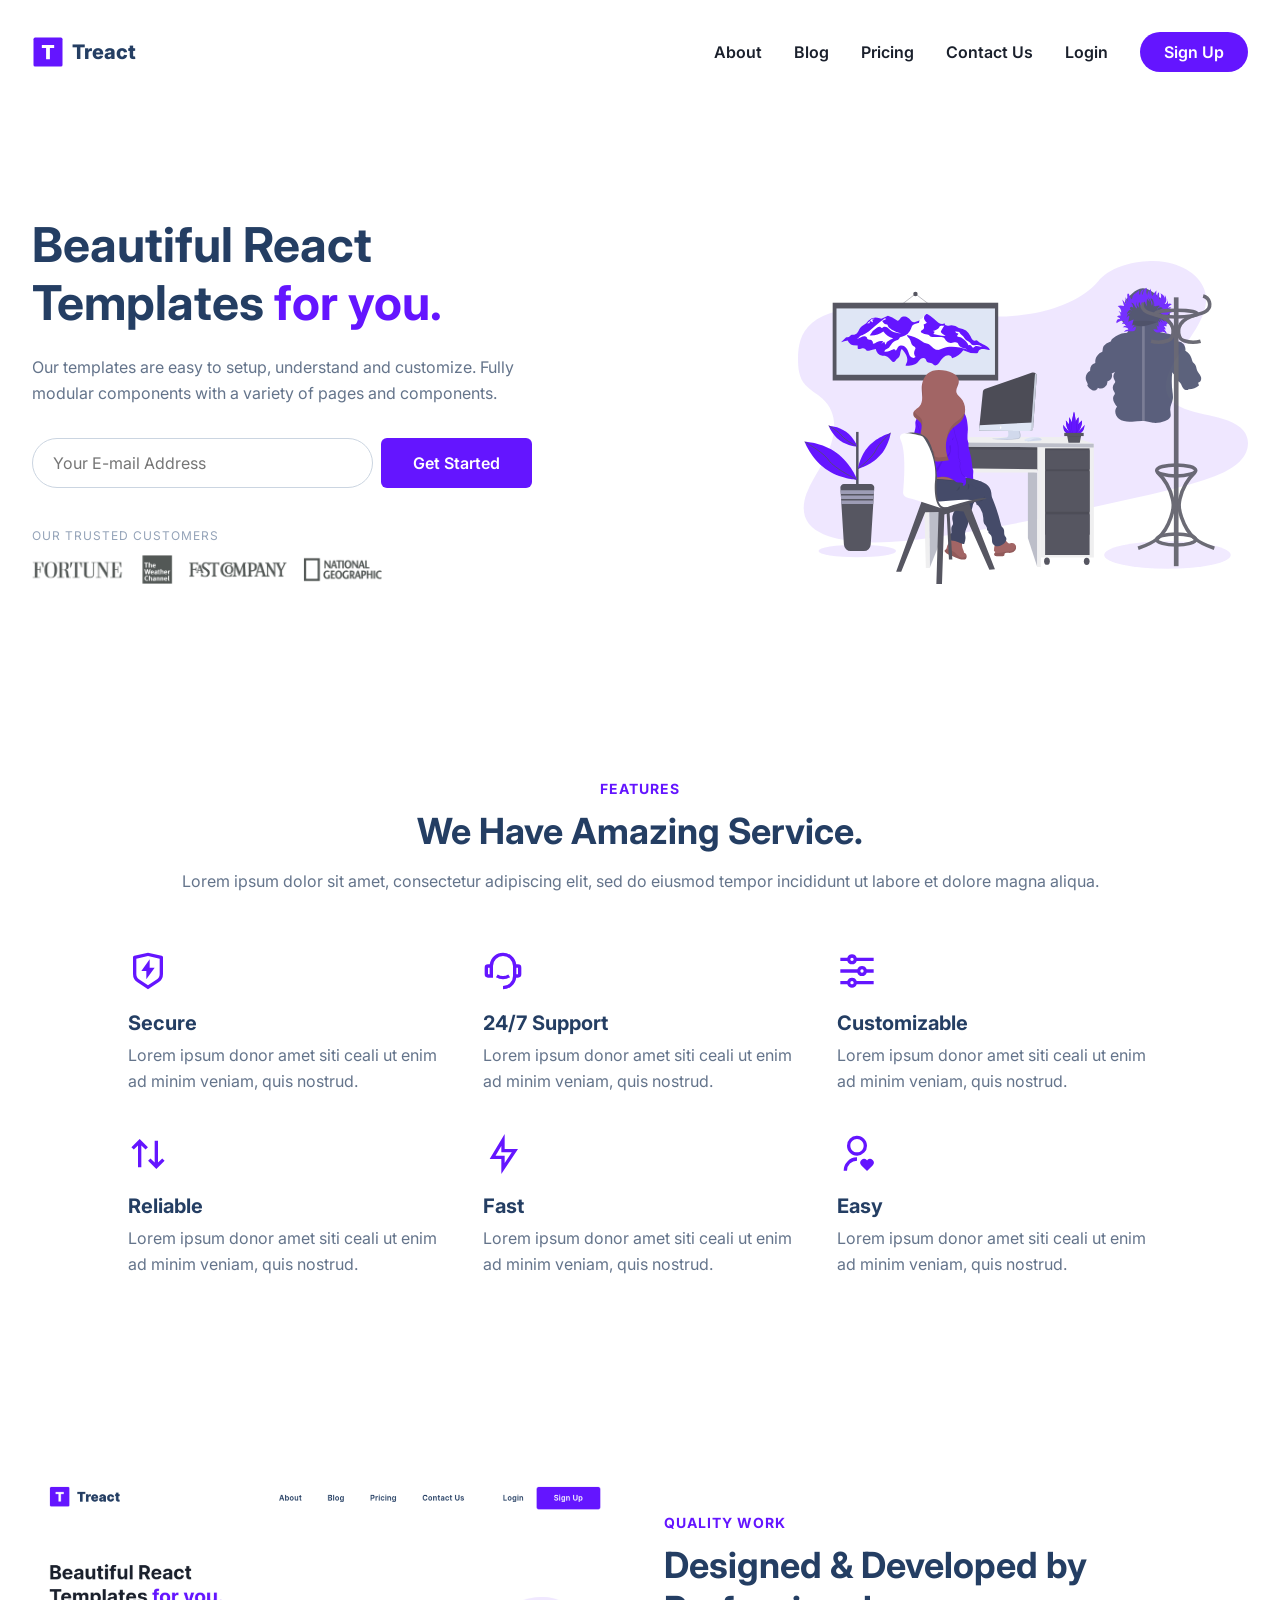
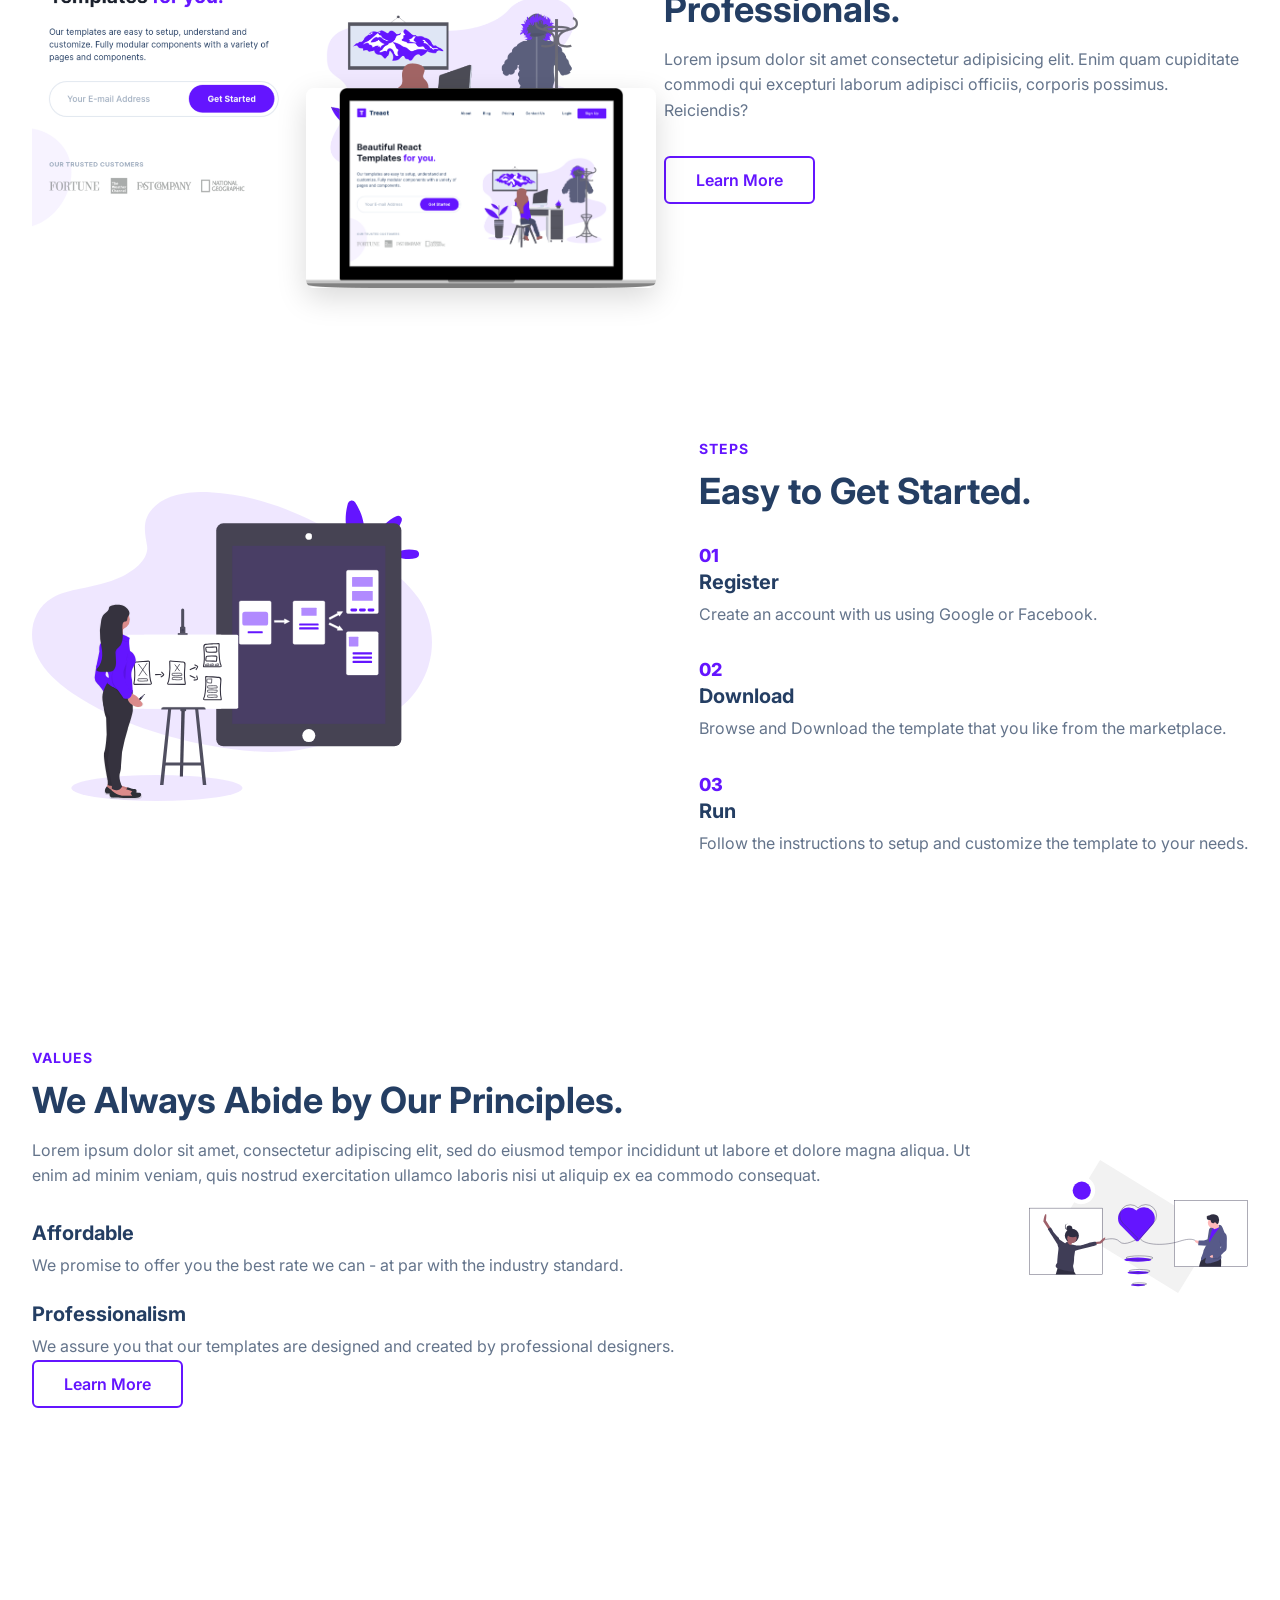
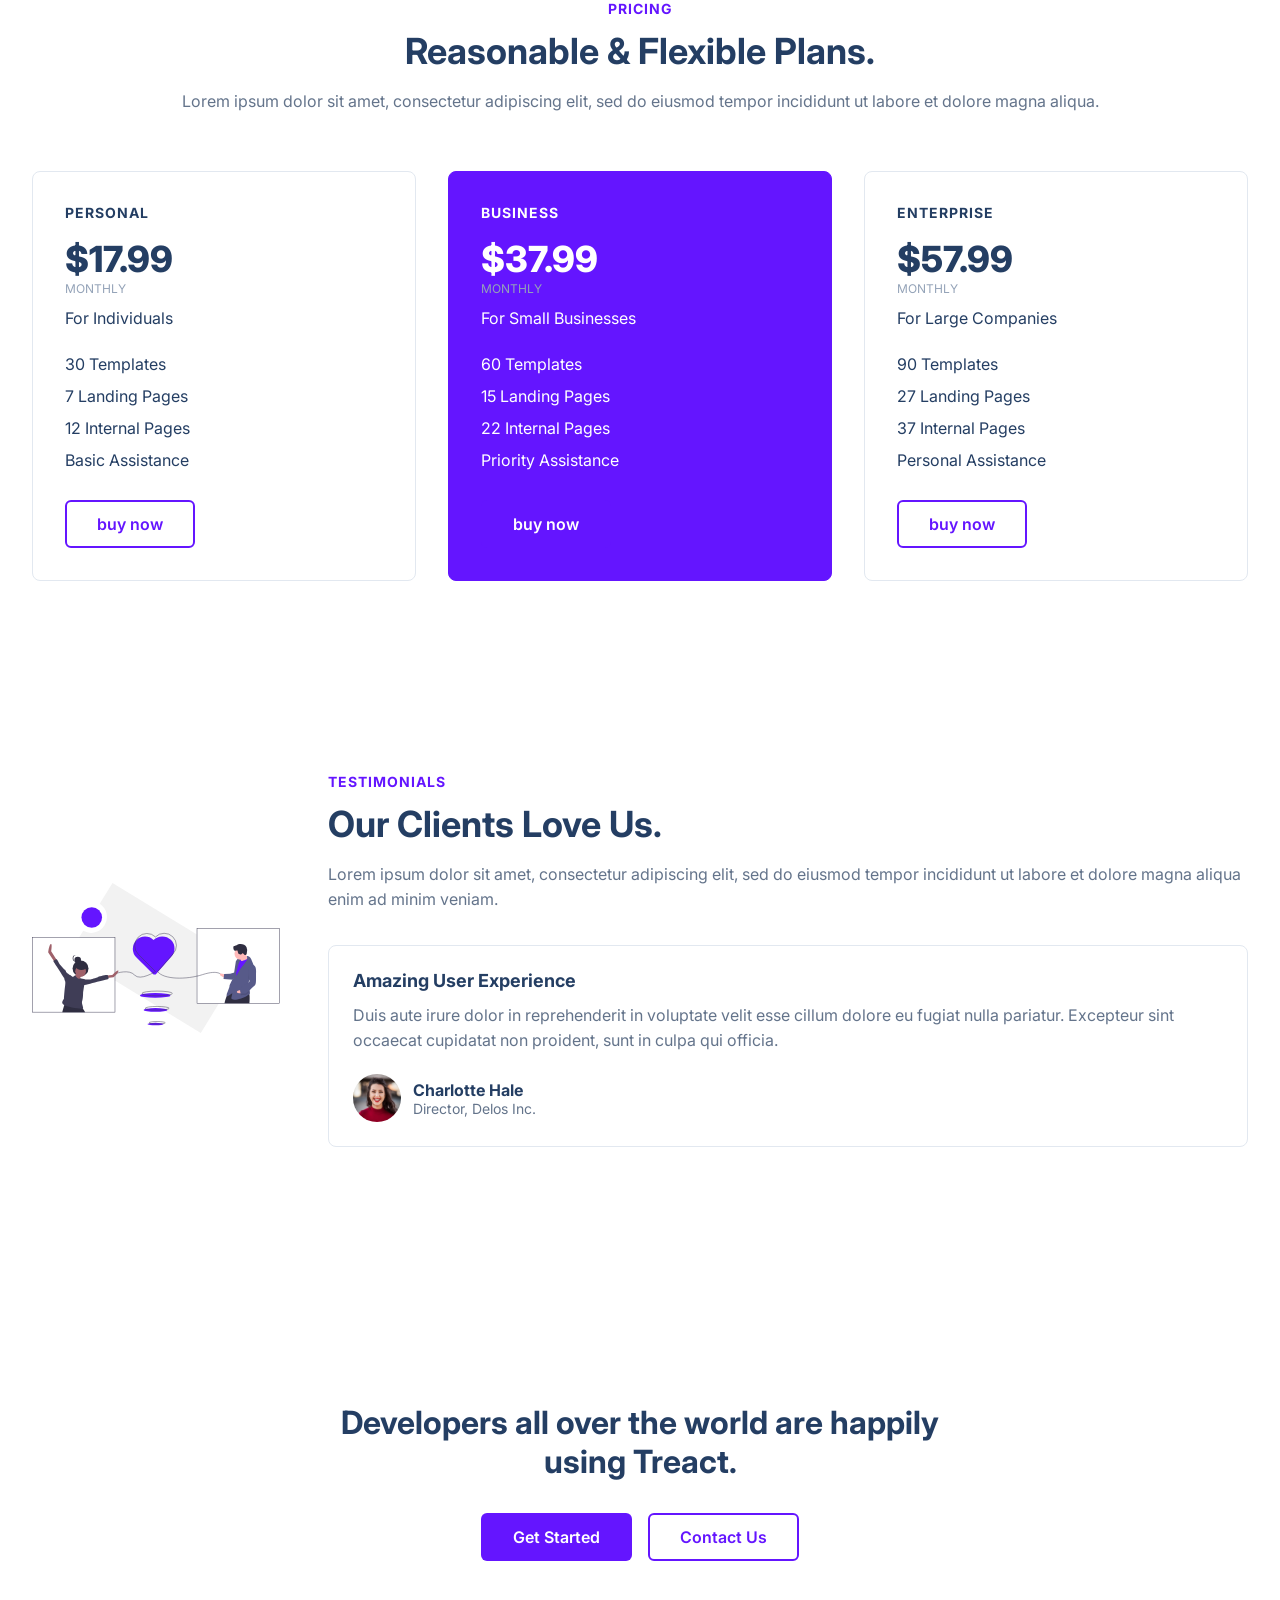
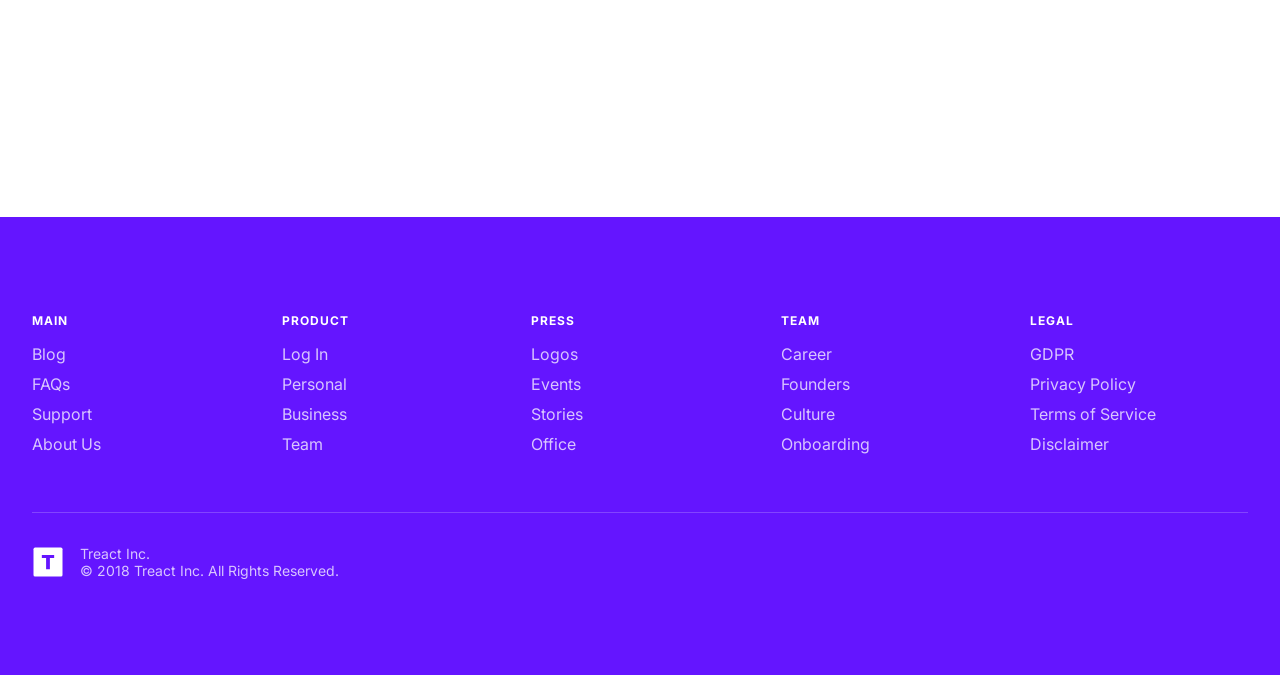
==== commit 7c14e372: "moved" ====
--- a/index.html
+++ b/index.html
@@ -1,322 +1,322 @@
-<!DOCTYPE html>
-<html lang="en">
-
-<head>
-    <meta charset="UTF-8">
-    <meta http-equiv="X-UA-Compatible" content="IE=edge">
-    <meta name="viewport" content="width=device-width, initial-scale=1.0">
-    <title>Treact</title>
-    <link rel="stylesheet" href="style.css">
-    <link rel="stylesheet" href="https://pro.fontawesome.com/releases/v5.10.0/css/all.css"
-        integrity="sha384-AYmEC3Yw5cVb3ZcuHtOA93w35dYTsvhLPVnYs9eStHfGJvOvKxVfELGroGkvsg+p" crossorigin="anonymous" />
-    <script src="script.js" defer></script>
-</head>
-
-<body>
-    <section id="landing">
-        <nav>
-            <div class="row nav__row">
-                <div class="nav__logo">
-                    <img src="./assets/logo.2c489fc453a1783cbadacf914efa3df6.svg" alt="Treact logo" height="32">
-                    <span>Treact</span>
-                </div>
-                <div class="nav__links">
-                    <a class="nav__link">About</a>
-                    <a class="nav__link">Blog</a>
-                    <a class="nav__link">Pricing</a>
-                    <a class="nav__link">Contact Us</a>
-                    <a class="nav__link">Login</a>
-                    <a class="nav__link nav__link--primary">Sign Up</a>
-                </div>
-                <button class="btn__menu" onclick="openMenu()">
-                    <svg xmlns="http://www.w3.org/2000/svg" width="24" height="24" viewBox="0 0 24 24" fill="none"
-                        stroke="currentColor" stroke-width="2" stroke-linecap="round" stroke-linejoin="round"
-                        class="btn__menu--svg">
-                        <line x1="3" y1="12" x2="21" y2="12"></line>
-                        <line x1="3" y1="6" x2="21" y2="6"></line>
-                        <line x1="3" y1="18" x2="21" y2="18"></line>
-                    </svg>
-                </button>
-            </div>
-        </nav>
-        <div class="modal">
-            <button class="btn__menu btn__menu--close" onclick="closeMenu()">
-                <svg xmlns="http://www.w3.org/2000/svg" width="24" height="24" viewBox="0 0 24 24" fill="none"
-                    stroke="currentColor" stroke-width="2" stroke-linecap="round" stroke-linejoin="round">
-                    <line x1="18" y1="6" x2="6" y2="18"></line>
-                    <line x1="6" y1="6" x2="18" y2="18"></line>
-                </svg>
-            </button>
-            <div class="modal__links">
-                <a class="modal__link">About</a>
-                <a class="modal__link">Blog</a>
-                <a class="modal__link">Pricing</a>
-                <a class="modal__link">Contact Us</a>
-                <a class="modal__link">Login</a>
-                <a class="modal__link modal__link--primary">Sign Up</a>
-            </div>
-        </div>
-        <header>
-            <div class="container">
-                <div class="row">
-                    <div class="header__text">
-                        <h1 class="header__title">Beautiful React Templates <span class="purple">for you.</span></h1>
-                        <p class="header__desc">Our templates are easy to setup, understand and customize. Fully modular components with a variety of pages and components.</p>
-                        <div class="header__form">
-                            <input type="text" placeholder="Your E-mail Address" class="header__input">
-                            <button class="btn__primary">Get Started</button>
-                        </div>
-                        <div class="header__customers">
-                            <p class="header__customers--label">OUR TRUSTED CUSTOMERS</p>
-                            <img src="./assets/customers-logo-strip.680ac7c2e8ae28161d2c.png" alt="Trusted customers" class="header__customers--img">
-                        </div>
-                    </div>
-                    <div class="header__illustration">
-                        <img src="./assets/design-illustration-2.6da6a00b20c07c4a9b65d1870679e1b8.svg" alt="Illustration">
-                    </div>
-                </div>
-            </div>
-        </header>
-    </section>
-    <main>
-        <section id="features">
-            <div class="container">
-                <div class="row__narrow">
-                    <p class="label">FEATURES</p>
-                    <h2 class="section__title">We Have Amazing Service.</h2>
-                    <p class="section__desc">Lorem ipsum dolor sit amet, consectetur adipiscing elit, sed do eiusmod tempor incididunt ut labore et dolore magna aliqua.</p>
-                    <div class="features__grid">
-                        <div class="feature__card">
-                            <img src="./assets/shield-icon.daefe14b320b14fbd9cbd18908ac93ec.svg" alt="Secure icon" class="feature__icon">
-                            <h3 class="feature__title">Secure</h3>
-                            <p class="feature__desc">Lorem ipsum donor amet siti ceali ut enim ad minim veniam, quis nostrud.</p>
-                        </div>
-                        <div class="feature__card">
-                            <img src="./assets/support-icon.f9253ffa8cb6ffde5bbaa05eb5136375.svg" alt="Support icon" class="feature__icon">
-                            <h3 class="feature__title">24/7 Support</h3>
-                            <p class="feature__desc">Lorem ipsum donor amet siti ceali ut enim ad minim veniam, quis nostrud.</p>
-                        </div>
-                        <div class="feature__card">
-                            <img src="./assets/customize-icon.367468c90fd796009b97fbfba67b2c6a.svg" alt="Customize icon" class="feature__icon">
-                            <h3 class="feature__title">Customizable</h3>
-                            <p class="feature__desc">Lorem ipsum donor amet siti ceali ut enim ad minim veniam, quis nostrud.</p>
-                        </div>
-                        <div class="feature__card">
-                            <img src="./assets/reliable-icon.1367510a8f0a1bec76dc425d25f92f43.svg" alt="Reliable icon" class="feature__icon">
-                            <h3 class="feature__title">Reliable</h3>
-                            <p class="feature__desc">Lorem ipsum donor amet siti ceali ut enim ad minim veniam, quis nostrud.</p>
-                        </div>
-                        <div class="feature__card">
-                            <img src="./assets/fast-icon.dbb971a73d4805d2fc3bcdacdb55beba.svg" alt="Fast icon" class="feature__icon">
-                            <h3 class="feature__title">Fast</h3>
-                            <p class="feature__desc">Lorem ipsum donor amet siti ceali ut enim ad minim veniam, quis nostrud.</p>
-                        </div>
-                        <div class="feature__card">
-                            <img src="./assets/simple-icon.673b7e1750b2a4ef32907fc164828d00.svg" alt="Easy icon" class="feature__icon">
-                            <h3 class="feature__title">Easy</h3>
-                            <p class="feature__desc">Lorem ipsum donor amet siti ceali ut enim ad minim veniam, quis nostrud.</p>
-                        </div>
-                    </div>
-                </div>
-            </div>
-        </section>
-        <section id="quality">
-            <div class="container">
-                <div class="row">
-                    <div class="quality__images">
-                        <img src="./assets/hero-screenshot-1.40a097b525c2f8c9808e.png" alt="Screenshot" class="quality__img quality__img--1">
-                        <img src="./assets/hero-screenshot-2.241aac1fbc66db29d873.png" alt="Dashboard Screenshot" class="quality__img quality__img--2">
-                    </div>
-                    <div class="quality__text">
-                        <p class="label">QUALITY WORK</p>
-                        <h2 class="section__title">Designed &amp; Developed by Professionals.</h2>
-                        <p class="section__desc">Lorem ipsum dolor sit amet consectetur adipisicing elit. Enim quam cupiditate commodi qui excepturi laborum adipisci officiis, corporis possimus. Reiciendis?</p>
-                        <button class="btn__secondary">Learn More</button>
-                    </div>
-                </div>
-            </div>
-        </section>
-        <section id="steps">
-            <div class="container">
-                <div class="row">
-                    <div class="steps__illustration">
-                        <img src="./assets/prototype-illustration.21bc4b3f612a2f257c3d361067582485.svg" alt="Illustration">
-                    </div>
-                    <div class="steps__list">
-                        <p class="label">STEPS</p>
-                        <h2 class="section__title">Easy to Get Started.</h2>
-                        <div class="step">
-                            <span class="step__number">01</span>
-                            <h3 class="step__title">Register</h3>
-                            <p class="step__desc">Create an account with us using Google or Facebook.</p>
-                        </div>
-                        <div class="step">
-                            <span class="step__number">02</span>
-                            <h3 class="step__title">Download</h3>
-                            <p class="step__desc">Browse and Download the template that you like from the marketplace.</p>
-                        </div>
-                        <div class="step">
-                            <span class="step__number">03</span>
-                            <h3 class="step__title">Run</h3>
-                            <p class="step__desc">Follow the instructions to setup and customize the template to your needs.</p>
-                        </div>
-                    </div>
-                </div>
-            </div>
-        </section>
-        <section id="values">
-            <div class="container">
-                <div class="row">
-                    <div class="values__text">
-                        <p class="label">VALUES</p>
-                        <h2 class="section__title">We Always Abide by Our Principles.</h2>
-                        <p class="section__desc">Lorem ipsum dolor sit amet, consectetur adipiscing elit, sed do eiusmod tempor incididunt ut labore et dolore magna aliqua. Ut enim ad minim veniam, quis nostrud exercitation ullamco laboris nisi ut aliquip ex ea commodo consequat.</p>
-                        <div class="value">
-                            <h3 class="value__title">Affordable</h3>
-                            <p class="value__desc">We promise to offer you the best rate we can - at par with the industry standard.</p>
-                        </div>
-                        <div class="value">
-                            <h3 class="value__title">Professionalism</h3>
-                            <p class="value__desc">We assure you that our templates are designed and created by professional designers.</p>
-                        </div>
-                        <button class="btn__secondary">Learn More</button>
-                    </div>
-                    <div class="values__illustration">
-                        <img src="./assets/love-illustration.c759090fa833369ad6ffb6eb19cacb3e.svg" alt="Illustration">
-                    </div>
-                </div>
-            </div>
-        </section>
-        <section id="pricing">
-            <div class="container">
-                <div class="row">
-                    <p class="label">PRICING</p>
-                    <h2 class="section__title">Reasonable &amp; Flexible Plans.</h2>
-                    <p class="section__desc">Lorem ipsum dolor sit amet, consectetur adipiscing elit, sed do eiusmod tempor incididunt ut labore et dolore magna aliqua.</p>
-                    <div class="pricing__grid">
-                        <div class="price__card">
-                            <p class="price__label">PERSONAL</p>
-                            <p class="price__amount">$17.99</p>
-                            <p class="price__period">MONTHLY</p>
-                            <p class="price__for">For Individuals</p>
-                            <ul class="price__features">
-                                <li>30 Templates</li>
-                                <li>7 Landing Pages</li>
-                                <li>12 Internal Pages</li>
-                                <li>Basic Assistance</li>
-                            </ul>
-                            <button class="btn__secondary">buy now</button>
-                        </div>
-                        <div class="price__card price__card--featured">
-                            <p class="price__label">BUSINESS</p>
-                            <p class="price__amount">$37.99</p>
-                            <p class="price__period">MONTHLY</p>
-                            <p class="price__for">For Small Businesses</p>
-                            <ul class="price__features">
-                                <li>60 Templates</li>
-                                <li>15 Landing Pages</li>
-                                <li>22 Internal Pages</li>
-                                <li>Priority Assistance</li>
-                            </ul>
-                            <button class="btn__primary">buy now</button>
-                        </div>
-                        <div class="price__card">
-                            <p class="price__label">ENTERPRISE</p>
-                            <p class="price__amount">$57.99</p>
-                            <p class="price__period">MONTHLY</p>
-                            <p class="price__for">For Large Companies</p>
-                            <ul class="price__features">
-                                <li>90 Templates</li>
-                                <li>27 Landing Pages</li>
-                                <li>37 Internal Pages</li>
-                                <li>Personal Assistance</li>
-                            </ul>
-                            <button class="btn__secondary">buy now</button>
-                        </div>
-                    </div>
-                </div>
-            </div>
-        </section>
-        <section id="testimonials">
-            <div class="container">
-                <div class="row">
-                    <div class="testimonials__illustration">
-                        <img src="./assets/love-illustration.c759090fa833369ad6ffb6eb19cacb3e.svg" alt="Illustration">
-                    </div>
-                    <div class="testimonials__text">
-                        <p class="label">TESTIMONIALS</p>
-                        <h2 class="section__title">Our Clients Love Us.</h2>
-                        <p class="section__desc">Lorem ipsum dolor sit amet, consectetur adipiscing elit, sed do eiusmod tempor incididunt ut labore et dolore magna aliqua enim ad minim veniam.</p>
-                        <div class="testimonial__card">
-                            <h3 class="testimonial__title">Amazing User Experience</h3>
-                            <p class="testimonial__quote">Duis aute irure dolor in reprehenderit in voluptate velit esse cillum dolore eu fugiat nulla pariatur. Excepteur sint occaecat cupidatat non proident, sunt in culpa qui officia.</p>
-                            <div class="testimonial__person">
-                                <img src="./assets/photo-1494790108377-be9c29b29330.avif" alt="Charlotte Hale" class="testimonial__photo">
-                                <div>
-                                    <p class="testimonial__name">Charlotte Hale</p>
-                                    <p class="testimonial__role">Director, Delos Inc.</p>
-                                </div>
-                            </div>
-                        </div>
-                    </div>
-                </div>
-            </div>
-        </section>
-        <section id="start">
-            <div class="container">
-                <div class="row">
-                    <h2 class="start__title">Developers all over the world are happily using Treact.</h2>
-                    <div class="start__buttons">
-                        <button class="btn__primary">Get Started</button>
-                        <button class="btn__secondary">Contact Us</button>
-                    </div>
-                </div>
-            </div>
-        </section>
-    </main>
-    <footer>
-        <div class="row footer__row">
-            <div class="footer__col">
-                <p class="footer__col--title">MAIN</p>
-                <a class="footer__link">Blog</a>
-                <a class="footer__link">FAQs</a>
-                <a class="footer__link">Support</a>
-                <a class="footer__link">About Us</a>
-            </div>
-            <div class="footer__col">
-                <p class="footer__col--title">PRODUCT</p>
-                <a class="footer__link">Log In</a>
-                <a class="footer__link">Personal</a>
-                <a class="footer__link">Business</a>
-                <a class="footer__link">Team</a>
-            </div>
-            <div class="footer__col">
-                <p class="footer__col--title">PRESS</p>
-                <a class="footer__link">Logos</a>
-                <a class="footer__link">Events</a>
-                <a class="footer__link">Stories</a>
-                <a class="footer__link">Office</a>
-            </div>
-            <div class="footer__col">
-                <p class="footer__col--title">TEAM</p>
-                <a class="footer__link">Career</a>
-                <a class="footer__link">Founders</a>
-                <a class="footer__link">Culture</a>
-                <a class="footer__link">Onboarding</a>
-            </div>
-            <div class="footer__col">
-                <p class="footer__col--title">LEGAL</p>
-                <a class="footer__link">GDPR</a>
-                <a class="footer__link">Privacy Policy</a>
-                <a class="footer__link">Terms of Service</a>
-                <a class="footer__link">Disclaimer</a>
-            </div>
-        </div>
-        <div class="row footer__bottom">
-            <img src="./assets/logo-light.d9a5d1b5be5ea077b26864fdfc2e96a4.svg" alt="Treact logo" height="32">
-            <p class="footer__copyright">Treact Inc.<br>© 2018 Treact Inc. All Rights Reserved.</p>
-        </div>
-    </footer>
-</body>
-
+<!DOCTYPE html>
+<html lang="en">
+
+<head>
+    <meta charset="UTF-8">
+    <meta http-equiv="X-UA-Compatible" content="IE=edge">
+    <meta name="viewport" content="width=device-width, initial-scale=1.0">
+    <title>Treact</title>
+    <link rel="stylesheet" href="style.css">
+    <link rel="stylesheet" href="https://pro.fontawesome.com/releases/v5.10.0/css/all.css"
+        integrity="sha384-AYmEC3Yw5cVb3ZcuHtOA93w35dYTsvhLPVnYs9eStHfGJvOvKxVfELGroGkvsg+p" crossorigin="anonymous" />
+    <script src="script.js" defer></script>
+</head>
+
+<body>
+    <section id="landing">
+        <nav>
+            <div class="row nav__row">
+                <div class="nav__logo">
+                    <img src="./assets/logo.2c489fc453a1783cbadacf914efa3df6.svg" alt="Treact logo" height="32">
+                    <span>Treact</span>
+                </div>
+                <div class="nav__links">
+                    <a class="nav__link">About</a>
+                    <a class="nav__link">Blog</a>
+                    <a class="nav__link">Pricing</a>
+                    <a class="nav__link">Contact Us</a>
+                    <a class="nav__link">Login</a>
+                    <a class="nav__link nav__link--primary">Sign Up</a>
+                </div>
+                <button class="btn__menu" onclick="openMenu()">
+                    <svg xmlns="http://www.w3.org/2000/svg" width="24" height="24" viewBox="0 0 24 24" fill="none"
+                        stroke="currentColor" stroke-width="2" stroke-linecap="round" stroke-linejoin="round"
+                        class="btn__menu--svg">
+                        <line x1="3" y1="12" x2="21" y2="12"></line>
+                        <line x1="3" y1="6" x2="21" y2="6"></line>
+                        <line x1="3" y1="18" x2="21" y2="18"></line>
+                    </svg>
+                </button>
+            </div>
+        </nav>
+        <div class="modal">
+            <button class="btn__menu btn__menu--close" onclick="closeMenu()">
+                <svg xmlns="http://www.w3.org/2000/svg" width="24" height="24" viewBox="0 0 24 24" fill="none"
+                    stroke="currentColor" stroke-width="2" stroke-linecap="round" stroke-linejoin="round">
+                    <line x1="18" y1="6" x2="6" y2="18"></line>
+                    <line x1="6" y1="6" x2="18" y2="18"></line>
+                </svg>
+            </button>
+            <div class="modal__links">
+                <a class="modal__link">About</a>
+                <a class="modal__link">Blog</a>
+                <a class="modal__link">Pricing</a>
+                <a class="modal__link">Contact Us</a>
+                <a class="modal__link">Login</a>
+                <a class="modal__link modal__link--primary">Sign Up</a>
+            </div>
+        </div>
+        <header>
+            <div class="container">
+                <div class="row">
+                    <div class="header__text">
+                        <h1 class="header__title">Beautiful React Templates <span class="purple">for you.</span></h1>
+                        <p class="header__desc">Our templates are easy to setup, understand and customize. Fully modular components with a variety of pages and components.</p>
+                        <div class="header__form">
+                            <input type="text" placeholder="Your E-mail Address" class="header__input">
+                            <button class="btn__primary">Get Started</button>
+                        </div>
+                        <div class="header__customers">
+                            <p class="header__customers--label">OUR TRUSTED CUSTOMERS</p>
+                            <img src="./assets/customers-logo-strip.680ac7c2e8ae28161d2c.png" alt="Trusted customers" class="header__customers--img">
+                        </div>
+                    </div>
+                    <div class="header__illustration">
+                        <img src="./assets/design-illustration-2.6da6a00b20c07c4a9b65d1870679e1b8.svg" alt="Illustration">
+                    </div>
+                </div>
+            </div>
+        </header>
+    </section>
+    <main>
+        <section id="features">
+            <div class="container">
+                <div class="row__narrow">
+                    <p class="label">FEATURES</p>
+                    <h2 class="section__title">We Have Amazing Service.</h2>
+                    <p class="section__desc">Lorem ipsum dolor sit amet, consectetur adipiscing elit, sed do eiusmod tempor incididunt ut labore et dolore magna aliqua.</p>
+                    <div class="features__grid">
+                        <div class="feature__card">
+                            <img src="./assets/shield-icon.daefe14b320b14fbd9cbd18908ac93ec.svg" alt="Secure icon" class="feature__icon">
+                            <h3 class="feature__title">Secure</h3>
+                            <p class="feature__desc">Lorem ipsum donor amet siti ceali ut enim ad minim veniam, quis nostrud.</p>
+                        </div>
+                        <div class="feature__card">
+                            <img src="./assets/support-icon.f9253ffa8cb6ffde5bbaa05eb5136375.svg" alt="Support icon" class="feature__icon">
+                            <h3 class="feature__title">24/7 Support</h3>
+                            <p class="feature__desc">Lorem ipsum donor amet siti ceali ut enim ad minim veniam, quis nostrud.</p>
+                        </div>
+                        <div class="feature__card">
+                            <img src="./assets/customize-icon.367468c90fd796009b97fbfba67b2c6a.svg" alt="Customize icon" class="feature__icon">
+                            <h3 class="feature__title">Customizable</h3>
+                            <p class="feature__desc">Lorem ipsum donor amet siti ceali ut enim ad minim veniam, quis nostrud.</p>
+                        </div>
+                        <div class="feature__card">
+                            <img src="./assets/reliable-icon.1367510a8f0a1bec76dc425d25f92f43.svg" alt="Reliable icon" class="feature__icon">
+                            <h3 class="feature__title">Reliable</h3>
+                            <p class="feature__desc">Lorem ipsum donor amet siti ceali ut enim ad minim veniam, quis nostrud.</p>
+                        </div>
+                        <div class="feature__card">
+                            <img src="./assets/fast-icon.dbb971a73d4805d2fc3bcdacdb55beba.svg" alt="Fast icon" class="feature__icon">
+                            <h3 class="feature__title">Fast</h3>
+                            <p class="feature__desc">Lorem ipsum donor amet siti ceali ut enim ad minim veniam, quis nostrud.</p>
+                        </div>
+                        <div class="feature__card">
+                            <img src="./assets/simple-icon.673b7e1750b2a4ef32907fc164828d00.svg" alt="Easy icon" class="feature__icon">
+                            <h3 class="feature__title">Easy</h3>
+                            <p class="feature__desc">Lorem ipsum donor amet siti ceali ut enim ad minim veniam, quis nostrud.</p>
+                        </div>
+                    </div>
+                </div>
+            </div>
+        </section>
+        <section id="quality">
+            <div class="container">
+                <div class="row">
+                    <div class="quality__images">
+                        <img src="./assets/hero-screenshot-1.40a097b525c2f8c9808e.png" alt="Screenshot" class="quality__img quality__img--1">
+                        <img src="./assets/hero-screenshot-2.241aac1fbc66db29d873.png" alt="Dashboard Screenshot" class="quality__img quality__img--2">
+                    </div>
+                    <div class="quality__text">
+                        <p class="label">QUALITY WORK</p>
+                        <h2 class="section__title">Designed &amp; Developed by Professionals.</h2>
+                        <p class="section__desc">Lorem ipsum dolor sit amet consectetur adipisicing elit. Enim quam cupiditate commodi qui excepturi laborum adipisci officiis, corporis possimus. Reiciendis?</p>
+                        <button class="btn__secondary">Learn More</button>
+                    </div>
+                </div>
+            </div>
+        </section>
+        <section id="steps">
+            <div class="container">
+                <div class="row">
+                    <div class="steps__illustration">
+                        <img src="./assets/prototype-illustration.21bc4b3f612a2f257c3d361067582485.svg" alt="Illustration">
+                    </div>
+                    <div class="steps__list">
+                        <p class="label">STEPS</p>
+                        <h2 class="section__title">Easy to Get Started.</h2>
+                        <div class="step">
+                            <span class="step__number">01</span>
+                            <h3 class="step__title">Register</h3>
+                            <p class="step__desc">Create an account with us using Google or Facebook.</p>
+                        </div>
+                        <div class="step">
+                            <span class="step__number">02</span>
+                            <h3 class="step__title">Download</h3>
+                            <p class="step__desc">Browse and Download the template that you like from the marketplace.</p>
+                        </div>
+                        <div class="step">
+                            <span class="step__number">03</span>
+                            <h3 class="step__title">Run</h3>
+                            <p class="step__desc">Follow the instructions to setup and customize the template to your needs.</p>
+                        </div>
+                    </div>
+                </div>
+            </div>
+        </section>
+        <section id="values">
+            <div class="container">
+                <div class="row">
+                    <div class="values__text">
+                        <p class="label">VALUES</p>
+                        <h2 class="section__title">We Always Abide by Our Principles.</h2>
+                        <p class="section__desc">Lorem ipsum dolor sit amet, consectetur adipiscing elit, sed do eiusmod tempor incididunt ut labore et dolore magna aliqua. Ut enim ad minim veniam, quis nostrud exercitation ullamco laboris nisi ut aliquip ex ea commodo consequat.</p>
+                        <div class="value">
+                            <h3 class="value__title">Affordable</h3>
+                            <p class="value__desc">We promise to offer you the best rate we can - at par with the industry standard.</p>
+                        </div>
+                        <div class="value">
+                            <h3 class="value__title">Professionalism</h3>
+                            <p class="value__desc">We assure you that our templates are designed and created by professional designers.</p>
+                        </div>
+                        <button class="btn__secondary">Learn More</button>
+                    </div>
+                    <div class="values__illustration">
+                        <img src="./assets/love-illustration.c759090fa833369ad6ffb6eb19cacb3e.svg" alt="Illustration">
+                    </div>
+                </div>
+            </div>
+        </section>
+        <section id="pricing">
+            <div class="container">
+                <div class="row">
+                    <p class="label">PRICING</p>
+                    <h2 class="section__title">Reasonable &amp; Flexible Plans.</h2>
+                    <p class="section__desc">Lorem ipsum dolor sit amet, consectetur adipiscing elit, sed do eiusmod tempor incididunt ut labore et dolore magna aliqua.</p>
+                    <div class="pricing__grid">
+                        <div class="price__card">
+                            <p class="price__label">PERSONAL</p>
+                            <p class="price__amount">$17.99</p>
+                            <p class="price__period">MONTHLY</p>
+                            <p class="price__for">For Individuals</p>
+                            <ul class="price__features">
+                                <li>30 Templates</li>
+                                <li>7 Landing Pages</li>
+                                <li>12 Internal Pages</li>
+                                <li>Basic Assistance</li>
+                            </ul>
+                            <button class="btn__secondary">buy now</button>
+                        </div>
+                        <div class="price__card price__card--featured">
+                            <p class="price__label">BUSINESS</p>
+                            <p class="price__amount">$37.99</p>
+                            <p class="price__period">MONTHLY</p>
+                            <p class="price__for">For Small Businesses</p>
+                            <ul class="price__features">
+                                <li>60 Templates</li>
+                                <li>15 Landing Pages</li>
+                                <li>22 Internal Pages</li>
+                                <li>Priority Assistance</li>
+                            </ul>
+                            <button class="btn__primary">buy now</button>
+                        </div>
+                        <div class="price__card">
+                            <p class="price__label">ENTERPRISE</p>
+                            <p class="price__amount">$57.99</p>
+                            <p class="price__period">MONTHLY</p>
+                            <p class="price__for">For Large Companies</p>
+                            <ul class="price__features">
+                                <li>90 Templates</li>
+                                <li>27 Landing Pages</li>
+                                <li>37 Internal Pages</li>
+                                <li>Personal Assistance</li>
+                            </ul>
+                            <button class="btn__secondary">buy now</button>
+                        </div>
+                    </div>
+                </div>
+            </div>
+        </section>
+        <section id="testimonials">
+            <div class="container">
+                <div class="row">
+                    <div class="testimonials__illustration">
+                        <img src="./assets/love-illustration.c759090fa833369ad6ffb6eb19cacb3e.svg" alt="Illustration">
+                    </div>
+                    <div class="testimonials__text">
+                        <p class="label">TESTIMONIALS</p>
+                        <h2 class="section__title">Our Clients Love Us.</h2>
+                        <p class="section__desc">Lorem ipsum dolor sit amet, consectetur adipiscing elit, sed do eiusmod tempor incididunt ut labore et dolore magna aliqua enim ad minim veniam.</p>
+                        <div class="testimonial__card">
+                            <h3 class="testimonial__title">Amazing User Experience</h3>
+                            <p class="testimonial__quote">Duis aute irure dolor in reprehenderit in voluptate velit esse cillum dolore eu fugiat nulla pariatur. Excepteur sint occaecat cupidatat non proident, sunt in culpa qui officia.</p>
+                            <div class="testimonial__person">
+                                <img src="./assets/photo-1494790108377-be9c29b29330.avif" alt="Charlotte Hale" class="testimonial__photo">
+                                <div>
+                                    <p class="testimonial__name">Charlotte Hale</p>
+                                    <p class="testimonial__role">Director, Delos Inc.</p>
+                                </div>
+                            </div>
+                        </div>
+                    </div>
+                </div>
+            </div>
+        </section>
+        <section id="start">
+            <div class="container">
+                <div class="row">
+                    <h2 class="start__title">Developers all over the world are happily using Treact.</h2>
+                    <div class="start__buttons">
+                        <button class="btn__primary">Get Started</button>
+                        <button class="btn__secondary">Contact Us</button>
+                    </div>
+                </div>
+            </div>
+        </section>
+    </main>
+    <footer>
+        <div class="row footer__row">
+            <div class="footer__col">
+                <p class="footer__col--title">MAIN</p>
+                <a class="footer__link">Blog</a>
+                <a class="footer__link">FAQs</a>
+                <a class="footer__link">Support</a>
+                <a class="footer__link">About Us</a>
+            </div>
+            <div class="footer__col">
+                <p class="footer__col--title">PRODUCT</p>
+                <a class="footer__link">Log In</a>
+                <a class="footer__link">Personal</a>
+                <a class="footer__link">Business</a>
+                <a class="footer__link">Team</a>
+            </div>
+            <div class="footer__col">
+                <p class="footer__col--title">PRESS</p>
+                <a class="footer__link">Logos</a>
+                <a class="footer__link">Events</a>
+                <a class="footer__link">Stories</a>
+                <a class="footer__link">Office</a>
+            </div>
+            <div class="footer__col">
+                <p class="footer__col--title">TEAM</p>
+                <a class="footer__link">Career</a>
+                <a class="footer__link">Founders</a>
+                <a class="footer__link">Culture</a>
+                <a class="footer__link">Onboarding</a>
+            </div>
+            <div class="footer__col">
+                <p class="footer__col--title">LEGAL</p>
+                <a class="footer__link">GDPR</a>
+                <a class="footer__link">Privacy Policy</a>
+                <a class="footer__link">Terms of Service</a>
+                <a class="footer__link">Disclaimer</a>
+            </div>
+        </div>
+        <div class="row footer__bottom">
+            <img src="./assets/logo-light.d9a5d1b5be5ea077b26864fdfc2e96a4.svg" alt="Treact logo" height="32">
+            <p class="footer__copyright">Treact Inc.<br>© 2018 Treact Inc. All Rights Reserved.</p>
+        </div>
+    </footer>
+</body>
+
 </html>
--- a/style.css
+++ b/style.css
@@ -1,631 +1,631 @@
-@import url('https://fonts.googleapis.com/css2?family=Inter:wght@100;200;300;400;500;600;700;800;900&display=swap');
-
-* {
-    margin: 0;
-    padding: 0;
-    box-sizing: border-box;
-    font-family: 'Inter', system-ui;
-    color: #243e63;
-}
-
-body {
-    max-width: 100vw;
-    overflow-x: hidden;
-}
-
-.row {
-    width: 100%;
-    max-width: 1280px;
-    margin: 0 auto;
-}
-
-.row__narrow {
-    width: 100%;
-    max-width: 1024px;
-    margin: 0 auto;
-}
-
-.container {
-    padding: 96px 0;
-}
-
-.purple {
-    color: #6415ff;
-}
-
-section {
-    padding: 0 32px;
-}
-
-main {
-    margin-bottom: 96px;
-}
-
-.label {
-    color: #6415ff;
-    font-weight: 700;
-    letter-spacing: 1px;
-    font-size: 14px;
-    margin-bottom: 12px;
-}
-
-.section__title {
-    font-size: 36px;
-    margin-bottom: 16px;
-}
-
-.section__desc {
-    color: #64748b;
-    line-height: 1.6;
-    margin-bottom: 32px;
-}
-
-.btn__primary {
-    background-color: #6415ff;
-    color: white;
-    border: none;
-    padding: 14px 32px;
-    border-radius: 6px;
-    font-size: 16px;
-    font-weight: 600;
-    cursor: pointer;
-}
-
-.btn__primary:hover {
-    background-color: #5310d9;
-}
-
-.btn__secondary {
-    background-color: white;
-    color: #6415ff;
-    border: 2px solid #6415ff;
-    padding: 12px 30px;
-    border-radius: 6px;
-    font-size: 16px;
-    font-weight: 600;
-    cursor: pointer;
-}
-
-.btn__secondary:hover {
-    background-color: #f5f0ff;
-}
-
-/* NAVBAR */
-
-nav {
-    display: flex;
-    padding-top: 32px;
-}
-
-.nav__row {
-    display: flex;
-    justify-content: space-between;
-    align-items: center;
-}
-
-.nav__logo {
-    display: flex;
-    align-items: center;
-    gap: 8px;
-    font-size: 20px;
-    font-weight: 800;
-}
-
-.nav__links {
-    display: flex;
-    align-items: center;
-    gap: 32px;
-}
-
-.nav__link {
-    color: #1a202c;
-    font-weight: 600;
-    text-decoration: none;
-    cursor: pointer;
-}
-
-.nav__link--primary {
-    color: white;
-    padding: 10px 24px;
-    background: #6415ff;
-    border-radius: 500px;
-}
-
-.btn__menu {
-    display: none;
-    background: transparent;
-    border: none;
-    transition: all 300ms ease;
-}
-
-.btn__menu--svg:hover {
-    filter: invert(26%) sepia(94%) saturate(7476%) hue-rotate(261deg) brightness(94%) contrast(115%);
-}
-
-.modal {
-    position: fixed;
-    top: 0;
-    left: 0;
-    right: 0;
-    height: 378px;
-    margin: 24px 16px;
-    padding: 32px;
-    background-color: #fff;
-    border: 1px solid rgb(229, 231, 235);
-    border-radius: 8px;
-    z-index: 4;
-    visibility: hidden;
-    opacity: 0;
-    transform: translateX(300%);
-    transition: all 300ms ease;
-}
-
-.modal__links {
-    width: 100%;
-    height: 100%;
-    display: flex;
-    flex-direction: column;
-    align-items: center;
-}
-
-.modal__link {
-    color: #1a202c;
-    font-size: 18px;
-    font-weight: 600;
-    line-height: 1.5;
-    margin: 8px 0;
-    padding-bottom: 4px;
-    border-bottom: 2px solid transparent;
-    cursor: pointer;
-}
-
-.modal__link--primary {
-    color: #f7fafc;
-    padding: 12px 32px;
-    background: #6415ff;
-    border-radius: 500px;
-    border: none;
-}
-
-.menu--open .modal {
-    visibility: visible;
-    opacity: 1;
-    transform: translateX(0);
-}
-
-.btn__menu--close {
-    position: fixed;
-    top: 24px;
-    right: 18px;
-}
-
-/* HEADER / ABOUT US */
-
-header .row {
-    display: flex;
-    align-items: center;
-    justify-content: space-between;
-    gap: 48px;
-    padding-top: 48px;
-}
-
-.header__text {
-    max-width: 500px;
-}
-
-.header__title {
-    font-size: 48px;
-    line-height: 1.2;
-    margin-bottom: 24px;
-}
-
-.header__desc {
-    color: #64748b;
-    line-height: 1.6;
-    margin-bottom: 32px;
-}
-
-.header__form {
-    display: flex;
-    gap: 8px;
-    margin-bottom: 40px;
-}
-
-.header__input {
-    flex: 1;
-    padding: 14px 20px;
-    border-radius: 500px;
-    border: 1px solid #cbd5e1;
-    font-size: 16px;
-}
-
-.header__customers--label {
-    color: #94a3b8;
-    font-size: 12px;
-    letter-spacing: 1px;
-    margin-bottom: 12px;
-}
-
-.header__customers--img {
-    max-width: 350px;
-}
-
-.header__illustration img {
-    max-width: 450px;
-    width: 100%;
-}
-
-/* FEATURES */
-
-#features {
-    position: relative;
-}
-
-#features .row__narrow {
-    display: flex;
-    flex-direction: column;
-    align-items: center;
-    text-align: center;
-}
-
-.features__grid {
-    display: grid;
-    grid-template-columns: repeat(3, 1fr);
-    gap: 40px;
-    margin-top: 24px;
-    text-align: left;
-}
-
-.feature__icon {
-    width: 40px;
-    margin-bottom: 16px;
-}
-
-.feature__title {
-    font-size: 20px;
-    margin-bottom: 8px;
-}
-
-.feature__desc {
-    color: #64748b;
-    line-height: 1.6;
-}
-
-/* QUALITY WORK */
-
-#quality .row {
-    display: flex;
-    justify-content: space-between;
-    align-items: center;
-    gap: 48px;
-}
-
-.quality__images {
-    position: relative;
-    flex: 1;
-}
-
-.quality__img {
-    max-width: 100%;
-    border-radius: 8px;
-}
-
-.quality__img--2 {
-    position: absolute;
-    bottom: -40px;
-    right: -40px;
-    max-width: 60%;
-    box-shadow: 0 10px 30px rgba(0,0,0,0.15);
-}
-
-.quality__text {
-    flex: 1;
-}
-
-/* STEPS */
-
-#steps .row {
-    display: flex;
-    justify-content: space-between;
-    align-items: center;
-    gap: 48px;
-}
-
-.steps__illustration img {
-    max-width: 400px;
-    width: 100%;
-}
-
-.step {
-    margin-top: 32px;
-}
-
-.step__number {
-    color: #6415ff;
-    font-weight: 800;
-    font-size: 18px;
-}
-
-.step__title {
-    font-size: 20px;
-    margin: 4px 0 8px;
-}
-
-.step__desc {
-    color: #64748b;
-    line-height: 1.6;
-}
-
-/* VALUES */
-
-#values .row {
-    display: flex;
-    justify-content: space-between;
-    align-items: center;
-    gap: 48px;
-}
-
-.value {
-    margin-top: 24px;
-}
-
-.value__title {
-    font-size: 20px;
-    margin-bottom: 8px;
-}
-
-.value__desc {
-    color: #64748b;
-    line-height: 1.6;
-}
-
-.values__illustration img {
-    max-width: 400px;
-    width: 100%;
-}
-
-/* PRICING */
-
-#pricing .row {
-    display: flex;
-    flex-direction: column;
-    align-items: center;
-    text-align: center;
-}
-
-.pricing__grid {
-    display: grid;
-    grid-template-columns: repeat(3, 1fr);
-    gap: 32px;
-    margin-top: 24px;
-    text-align: left;
-    width: 100%;
-}
-
-.price__card {
-    border: 1px solid #e2e8f0;
-    border-radius: 8px;
-    padding: 32px;
-}
-
-.price__card--featured {
-    background-color: #6415ff;
-    border-color: #6415ff;
-}
-
-.price__card--featured * {
-    color: white;
-}
-
-.price__label {
-    font-weight: 700;
-    letter-spacing: 1px;
-    font-size: 14px;
-    margin-bottom: 16px;
-}
-
-.price__amount {
-    font-size: 36px;
-    font-weight: 800;
-}
-
-.price__period {
-    font-size: 12px;
-    color: #94a3b8;
-    margin-bottom: 12px;
-}
-
-.price__for {
-    margin-bottom: 20px;
-}
-
-.price__features {
-    list-style: none;
-    margin-bottom: 24px;
-}
-
-.price__features li {
-    padding: 6px 0;
-}
-
-/* TESTIMONIALS */
-
-#testimonials .row {
-    display: flex;
-    align-items: center;
-    gap: 48px;
-}
-
-.testimonials__illustration img {
-    max-width: 350px;
-    width: 100%;
-}
-
-.testimonial__card {
-    margin-top: 24px;
-    padding: 24px;
-    border: 1px solid #e2e8f0;
-    border-radius: 8px;
-}
-
-.testimonial__title {
-    font-size: 18px;
-    margin-bottom: 12px;
-}
-
-.testimonial__quote {
-    color: #64748b;
-    line-height: 1.6;
-    margin-bottom: 20px;
-}
-
-.testimonial__person {
-    display: flex;
-    align-items: center;
-    gap: 12px;
-}
-
-.testimonial__photo {
-    width: 48px;
-    height: 48px;
-    border-radius: 50%;
-    object-fit: cover;
-}
-
-.testimonial__name {
-    font-weight: 700;
-}
-
-.testimonial__role {
-    color: #64748b;
-    font-size: 14px;
-}
-
-/* START / CTA */
-
-#start .row {
-    position: relative;
-    overflow: hidden;
-    text-align: center;
-    padding: 64px 0;
-}
-
-.start__title {
-    font-size: 32px;
-    max-width: 600px;
-    margin: 0 auto 32px;
-}
-
-.start__buttons {
-    display: flex;
-    gap: 16px;
-    justify-content: center;
-}
-
-/* FOOTER */
-
-footer {
-    padding: 96px 32px;
-    background-color: rgb(100, 21, 255);
-    margin-bottom: -32px;
-    position: relative;
-    overflow: hidden;
-}
-
-.footer__row {
-    display: grid;
-    grid-template-columns: repeat(5, 1fr);
-    gap: 32px;
-    margin-bottom: 48px;
-}
-
-.footer__col--title {
-    color: white;
-    font-weight: 700;
-    letter-spacing: 1px;
-    font-size: 12px;
-    margin-bottom: 16px;
-}
-
-.footer__link {
-    display: block;
-    color: #d8c5ff;
-    text-decoration: none;
-    margin-bottom: 10px;
-}
-
-.footer__bottom {
-    display: flex;
-    align-items: center;
-    gap: 16px;
-    border-top: 1px solid rgba(255,255,255,0.2);
-    padding-top: 32px;
-}
-
-.footer__copyright {
-    color: #d8c5ff;
-    font-size: 14px;
-}
-
-/* MOBILE RESPONSIVENESS */
-
-@media(max-width: 1280px) {
-    header .row {
-        align-items: flex-end;
-    }
-}
-
-@media (max-width: 1024px) {
-    .nav__links {
-        display: none;
-    }
-    .btn__menu {
-        display: block;
-    }
-    header .row {
-        flex-direction: column;
-        align-items: center;
-        text-align: center;
-    }
-    footer {
-        padding: 80px 32px;
-    }
-    .footer__row {
-        grid-template-columns: repeat(2, 1fr);
-    }
-}
-
-@media(max-width: 768px) {
-    #quality .row,
-    #values .row {
-        flex-direction: column-reverse;
-    }
-    #steps .row,
-    #testimonials .row {
-        flex-direction: column;
-        align-items: center;
-    }
-    #pricing .row {
-        margin-top: 40px;
-    }
-    .features__grid,
-    .pricing__grid {
-        grid-template-columns: 1fr;
-    }
-}
-
-@media(max-width: 640px) {
-    .container {
-        padding: 80px 0;
-    }
-    .nav__logo {
-        margin: 8px 0;
-        padding-bottom: 4px;
-    }
-    main {
-        margin-bottom: 80px;
-    }
-    .footer__row {
-        grid-template-columns: 1fr;
-    }
+@import url('https://fonts.googleapis.com/css2?family=Inter:wght@100;200;300;400;500;600;700;800;900&display=swap');
+
+* {
+    margin: 0;
+    padding: 0;
+    box-sizing: border-box;
+    font-family: 'Inter', system-ui;
+    color: #243e63;
+}
+
+body {
+    max-width: 100vw;
+    overflow-x: hidden;
+}
+
+.row {
+    width: 100%;
+    max-width: 1280px;
+    margin: 0 auto;
+}
+
+.row__narrow {
+    width: 100%;
+    max-width: 1024px;
+    margin: 0 auto;
+}
+
+.container {
+    padding: 96px 0;
+}
+
+.purple {
+    color: #6415ff;
+}
+
+section {
+    padding: 0 32px;
+}
+
+main {
+    margin-bottom: 96px;
+}
+
+.label {
+    color: #6415ff;
+    font-weight: 700;
+    letter-spacing: 1px;
+    font-size: 14px;
+    margin-bottom: 12px;
+}
+
+.section__title {
+    font-size: 36px;
+    margin-bottom: 16px;
+}
+
+.section__desc {
+    color: #64748b;
+    line-height: 1.6;
+    margin-bottom: 32px;
+}
+
+.btn__primary {
+    background-color: #6415ff;
+    color: white;
+    border: none;
+    padding: 14px 32px;
+    border-radius: 6px;
+    font-size: 16px;
+    font-weight: 600;
+    cursor: pointer;
+}
+
+.btn__primary:hover {
+    background-color: #5310d9;
+}
+
+.btn__secondary {
+    background-color: white;
+    color: #6415ff;
+    border: 2px solid #6415ff;
+    padding: 12px 30px;
+    border-radius: 6px;
+    font-size: 16px;
+    font-weight: 600;
+    cursor: pointer;
+}
+
+.btn__secondary:hover {
+    background-color: #f5f0ff;
+}
+
+/* NAVBAR */
+
+nav {
+    display: flex;
+    padding-top: 32px;
+}
+
+.nav__row {
+    display: flex;
+    justify-content: space-between;
+    align-items: center;
+}
+
+.nav__logo {
+    display: flex;
+    align-items: center;
+    gap: 8px;
+    font-size: 20px;
+    font-weight: 800;
+}
+
+.nav__links {
+    display: flex;
+    align-items: center;
+    gap: 32px;
+}
+
+.nav__link {
+    color: #1a202c;
+    font-weight: 600;
+    text-decoration: none;
+    cursor: pointer;
+}
+
+.nav__link--primary {
+    color: white;
+    padding: 10px 24px;
+    background: #6415ff;
+    border-radius: 500px;
+}
+
+.btn__menu {
+    display: none;
+    background: transparent;
+    border: none;
+    transition: all 300ms ease;
+}
+
+.btn__menu--svg:hover {
+    filter: invert(26%) sepia(94%) saturate(7476%) hue-rotate(261deg) brightness(94%) contrast(115%);
+}
+
+.modal {
+    position: fixed;
+    top: 0;
+    left: 0;
+    right: 0;
+    height: 378px;
+    margin: 24px 16px;
+    padding: 32px;
+    background-color: #fff;
+    border: 1px solid rgb(229, 231, 235);
+    border-radius: 8px;
+    z-index: 4;
+    visibility: hidden;
+    opacity: 0;
+    transform: translateX(300%);
+    transition: all 300ms ease;
+}
+
+.modal__links {
+    width: 100%;
+    height: 100%;
+    display: flex;
+    flex-direction: column;
+    align-items: center;
+}
+
+.modal__link {
+    color: #1a202c;
+    font-size: 18px;
+    font-weight: 600;
+    line-height: 1.5;
+    margin: 8px 0;
+    padding-bottom: 4px;
+    border-bottom: 2px solid transparent;
+    cursor: pointer;
+}
+
+.modal__link--primary {
+    color: #f7fafc;
+    padding: 12px 32px;
+    background: #6415ff;
+    border-radius: 500px;
+    border: none;
+}
+
+.menu--open .modal {
+    visibility: visible;
+    opacity: 1;
+    transform: translateX(0);
+}
+
+.btn__menu--close {
+    position: fixed;
+    top: 24px;
+    right: 18px;
+}
+
+/* HEADER / ABOUT US */
+
+header .row {
+    display: flex;
+    align-items: center;
+    justify-content: space-between;
+    gap: 48px;
+    padding-top: 48px;
+}
+
+.header__text {
+    max-width: 500px;
+}
+
+.header__title {
+    font-size: 48px;
+    line-height: 1.2;
+    margin-bottom: 24px;
+}
+
+.header__desc {
+    color: #64748b;
+    line-height: 1.6;
+    margin-bottom: 32px;
+}
+
+.header__form {
+    display: flex;
+    gap: 8px;
+    margin-bottom: 40px;
+}
+
+.header__input {
+    flex: 1;
+    padding: 14px 20px;
+    border-radius: 500px;
+    border: 1px solid #cbd5e1;
+    font-size: 16px;
+}
+
+.header__customers--label {
+    color: #94a3b8;
+    font-size: 12px;
+    letter-spacing: 1px;
+    margin-bottom: 12px;
+}
+
+.header__customers--img {
+    max-width: 350px;
+}
+
+.header__illustration img {
+    max-width: 450px;
+    width: 100%;
+}
+
+/* FEATURES */
+
+#features {
+    position: relative;
+}
+
+#features .row__narrow {
+    display: flex;
+    flex-direction: column;
+    align-items: center;
+    text-align: center;
+}
+
+.features__grid {
+    display: grid;
+    grid-template-columns: repeat(3, 1fr);
+    gap: 40px;
+    margin-top: 24px;
+    text-align: left;
+}
+
+.feature__icon {
+    width: 40px;
+    margin-bottom: 16px;
+}
+
+.feature__title {
+    font-size: 20px;
+    margin-bottom: 8px;
+}
+
+.feature__desc {
+    color: #64748b;
+    line-height: 1.6;
+}
+
+/* QUALITY WORK */
+
+#quality .row {
+    display: flex;
+    justify-content: space-between;
+    align-items: center;
+    gap: 48px;
+}
+
+.quality__images {
+    position: relative;
+    flex: 1;
+}
+
+.quality__img {
+    max-width: 100%;
+    border-radius: 8px;
+}
+
+.quality__img--2 {
+    position: absolute;
+    bottom: -40px;
+    right: -40px;
+    max-width: 60%;
+    box-shadow: 0 10px 30px rgba(0,0,0,0.15);
+}
+
+.quality__text {
+    flex: 1;
+}
+
+/* STEPS */
+
+#steps .row {
+    display: flex;
+    justify-content: space-between;
+    align-items: center;
+    gap: 48px;
+}
+
+.steps__illustration img {
+    max-width: 400px;
+    width: 100%;
+}
+
+.step {
+    margin-top: 32px;
+}
+
+.step__number {
+    color: #6415ff;
+    font-weight: 800;
+    font-size: 18px;
+}
+
+.step__title {
+    font-size: 20px;
+    margin: 4px 0 8px;
+}
+
+.step__desc {
+    color: #64748b;
+    line-height: 1.6;
+}
+
+/* VALUES */
+
+#values .row {
+    display: flex;
+    justify-content: space-between;
+    align-items: center;
+    gap: 48px;
+}
+
+.value {
+    margin-top: 24px;
+}
+
+.value__title {
+    font-size: 20px;
+    margin-bottom: 8px;
+}
+
+.value__desc {
+    color: #64748b;
+    line-height: 1.6;
+}
+
+.values__illustration img {
+    max-width: 400px;
+    width: 100%;
+}
+
+/* PRICING */
+
+#pricing .row {
+    display: flex;
+    flex-direction: column;
+    align-items: center;
+    text-align: center;
+}
+
+.pricing__grid {
+    display: grid;
+    grid-template-columns: repeat(3, 1fr);
+    gap: 32px;
+    margin-top: 24px;
+    text-align: left;
+    width: 100%;
+}
+
+.price__card {
+    border: 1px solid #e2e8f0;
+    border-radius: 8px;
+    padding: 32px;
+}
+
+.price__card--featured {
+    background-color: #6415ff;
+    border-color: #6415ff;
+}
+
+.price__card--featured * {
+    color: white;
+}
+
+.price__label {
+    font-weight: 700;
+    letter-spacing: 1px;
+    font-size: 14px;
+    margin-bottom: 16px;
+}
+
+.price__amount {
+    font-size: 36px;
+    font-weight: 800;
+}
+
+.price__period {
+    font-size: 12px;
+    color: #94a3b8;
+    margin-bottom: 12px;
+}
+
+.price__for {
+    margin-bottom: 20px;
+}
+
+.price__features {
+    list-style: none;
+    margin-bottom: 24px;
+}
+
+.price__features li {
+    padding: 6px 0;
+}
+
+/* TESTIMONIALS */
+
+#testimonials .row {
+    display: flex;
+    align-items: center;
+    gap: 48px;
+}
+
+.testimonials__illustration img {
+    max-width: 350px;
+    width: 100%;
+}
+
+.testimonial__card {
+    margin-top: 24px;
+    padding: 24px;
+    border: 1px solid #e2e8f0;
+    border-radius: 8px;
+}
+
+.testimonial__title {
+    font-size: 18px;
+    margin-bottom: 12px;
+}
+
+.testimonial__quote {
+    color: #64748b;
+    line-height: 1.6;
+    margin-bottom: 20px;
+}
+
+.testimonial__person {
+    display: flex;
+    align-items: center;
+    gap: 12px;
+}
+
+.testimonial__photo {
+    width: 48px;
+    height: 48px;
+    border-radius: 50%;
+    object-fit: cover;
+}
+
+.testimonial__name {
+    font-weight: 700;
+}
+
+.testimonial__role {
+    color: #64748b;
+    font-size: 14px;
+}
+
+/* START / CTA */
+
+#start .row {
+    position: relative;
+    overflow: hidden;
+    text-align: center;
+    padding: 64px 0;
+}
+
+.start__title {
+    font-size: 32px;
+    max-width: 600px;
+    margin: 0 auto 32px;
+}
+
+.start__buttons {
+    display: flex;
+    gap: 16px;
+    justify-content: center;
+}
+
+/* FOOTER */
+
+footer {
+    padding: 96px 32px;
+    background-color: rgb(100, 21, 255);
+    margin-bottom: -32px;
+    position: relative;
+    overflow: hidden;
+}
+
+.footer__row {
+    display: grid;
+    grid-template-columns: repeat(5, 1fr);
+    gap: 32px;
+    margin-bottom: 48px;
+}
+
+.footer__col--title {
+    color: white;
+    font-weight: 700;
+    letter-spacing: 1px;
+    font-size: 12px;
+    margin-bottom: 16px;
+}
+
+.footer__link {
+    display: block;
+    color: #d8c5ff;
+    text-decoration: none;
+    margin-bottom: 10px;
+}
+
+.footer__bottom {
+    display: flex;
+    align-items: center;
+    gap: 16px;
+    border-top: 1px solid rgba(255,255,255,0.2);
+    padding-top: 32px;
+}
+
+.footer__copyright {
+    color: #d8c5ff;
+    font-size: 14px;
+}
+
+/* MOBILE RESPONSIVENESS */
+
+@media(max-width: 1280px) {
+    header .row {
+        align-items: flex-end;
+    }
+}
+
+@media (max-width: 1024px) {
+    .nav__links {
+        display: none;
+    }
+    .btn__menu {
+        display: block;
+    }
+    header .row {
+        flex-direction: column;
+        align-items: center;
+        text-align: center;
+    }
+    footer {
+        padding: 80px 32px;
+    }
+    .footer__row {
+        grid-template-columns: repeat(2, 1fr);
+    }
+}
+
+@media(max-width: 768px) {
+    #quality .row,
+    #values .row {
+        flex-direction: column-reverse;
+    }
+    #steps .row,
+    #testimonials .row {
+        flex-direction: column;
+        align-items: center;
+    }
+    #pricing .row {
+        margin-top: 40px;
+    }
+    .features__grid,
+    .pricing__grid {
+        grid-template-columns: 1fr;
+    }
+}
+
+@media(max-width: 640px) {
+    .container {
+        padding: 80px 0;
+    }
+    .nav__logo {
+        margin: 8px 0;
+        padding-bottom: 4px;
+    }
+    main {
+        margin-bottom: 80px;
+    }
+    .footer__row {
+        grid-template-columns: 1fr;
+    }
 }
